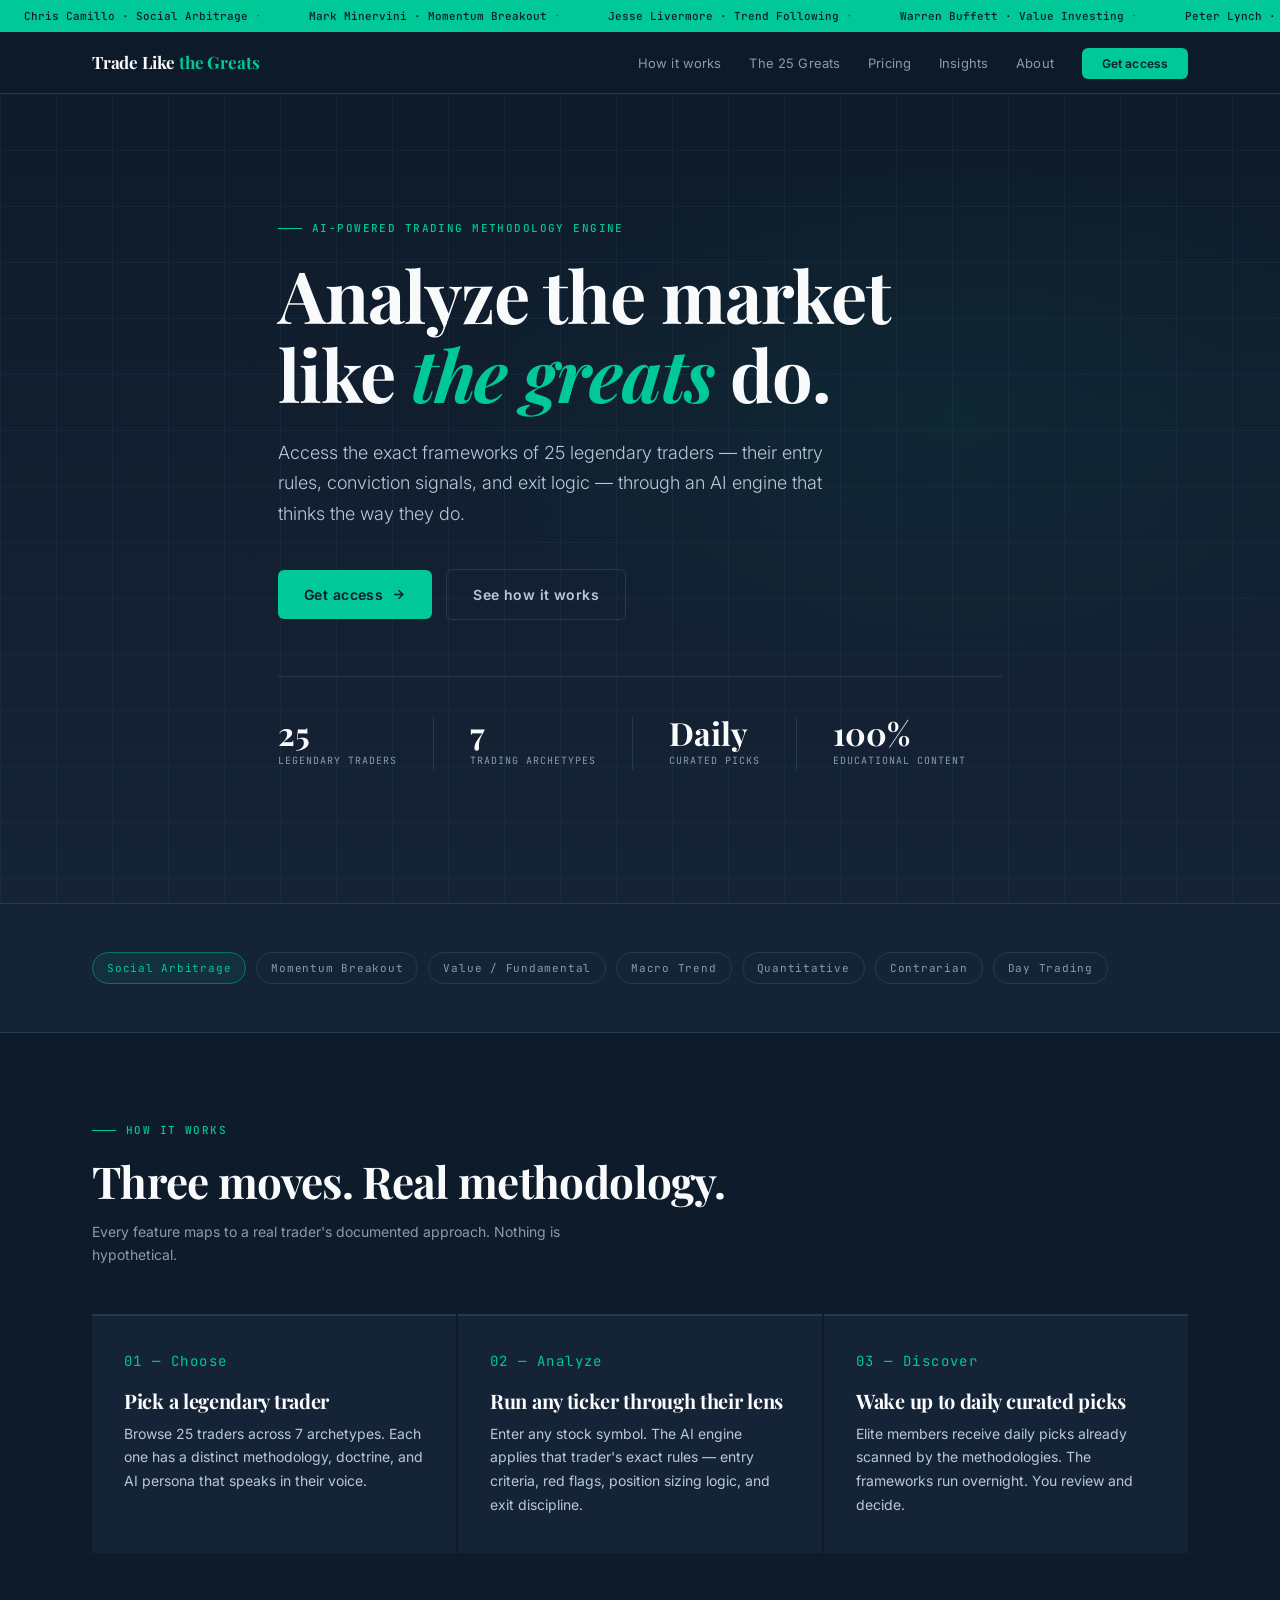
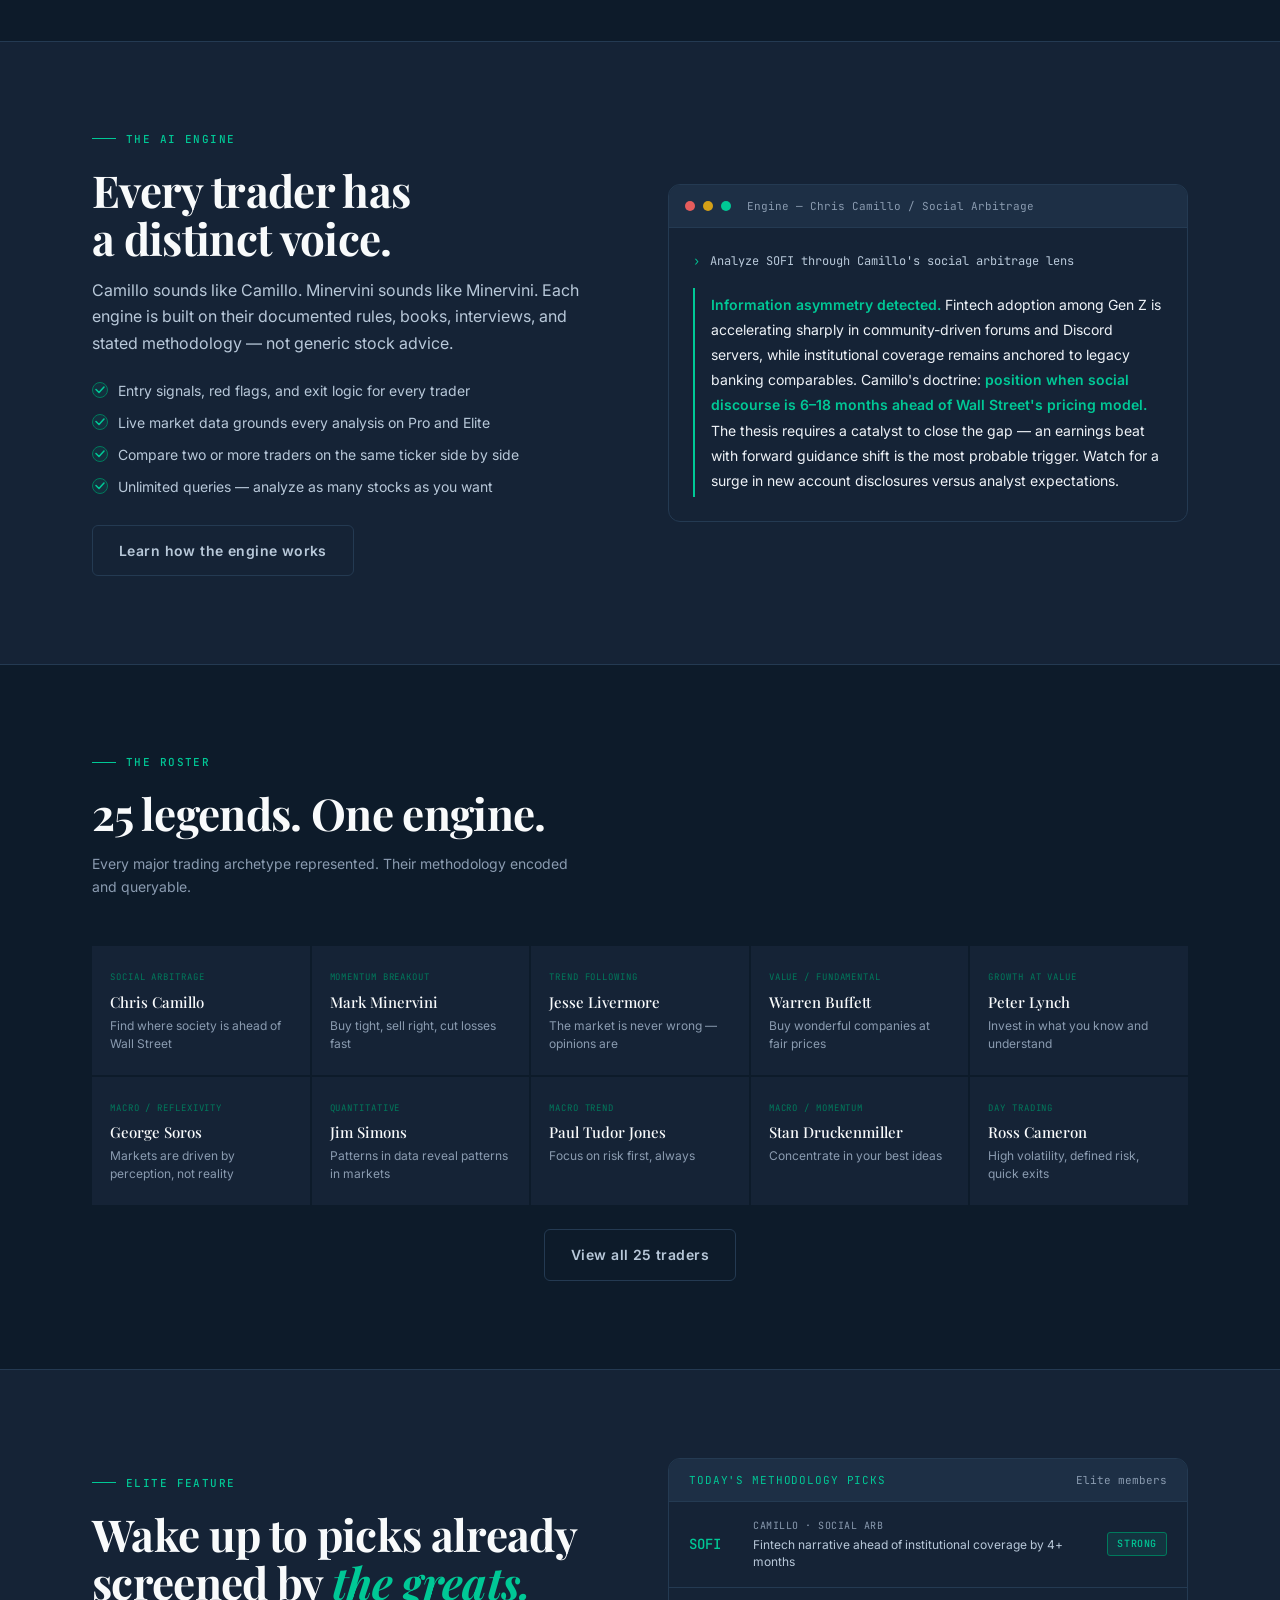
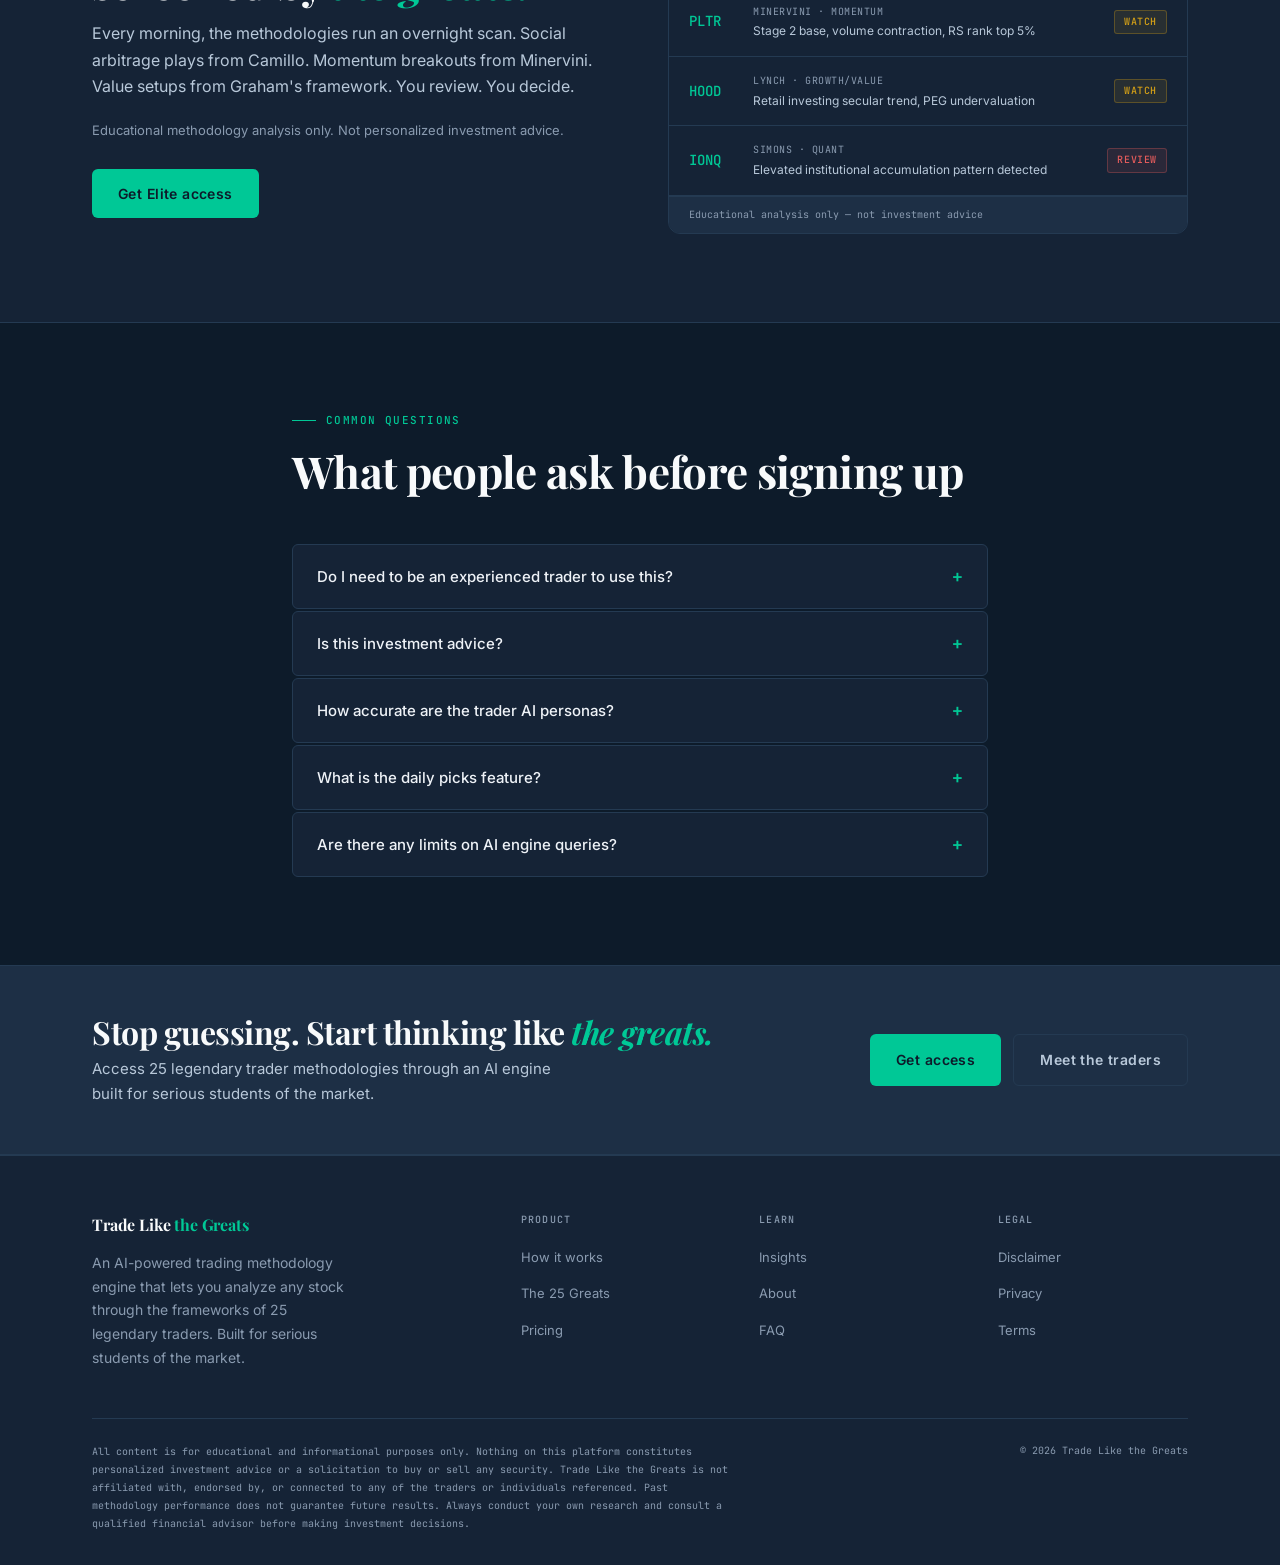
==== index.html @ 57987187 "Add files via upload" ====
<!DOCTYPE html>
<html lang="en">
<head>
<meta charset="UTF-8">
<meta name="viewport" content="width=device-width, initial-scale=1.0">
<title>Trade Like the Greats — AI-Powered Trading Methodology Engine</title>
<meta name="description" content="Analyze any stock through the exact methodologies of 25 legendary traders. Chris Camillo's social arbitrage. Minervini's momentum breakout. Buffett's value framework. Powered by AI.">
<meta name="keywords" content="trading methodology, learn to trade, stock analysis, trading strategies, Mark Minervini, Chris Camillo, Warren Buffett, momentum trading, social arbitrage, trading education">
<meta property="og:title" content="Trade Like the Greats — AI Trading Methodology Engine">
<meta property="og:description" content="Access the minds of 25 legendary traders through an AI engine built on their exact methodologies.">
<meta property="og:type" content="website">
<link rel="canonical" href="https://tradelikethegreats.com/">
<script type="application/ld+json">{"@context":"https://schema.org","@type":"SoftwareApplication","name":"Trade Like the Greats","applicationCategory":"FinanceApplication","description":"AI-powered trading methodology engine featuring 25 legendary traders","offers":{"@type":"Offer","priceCurrency":"USD","price":"19"}}</script>
<link rel="stylesheet" href="brand.css">
<style>
/* ── HERO ── */
.hero {
  min-height: 90vh;
  display: flex;
  flex-direction: column;
  justify-content: center;
  padding: 72px 0 80px;
  position: relative;
  overflow: hidden;
  border-bottom: 1px solid var(--navy-border);
}
.hero-bg {
  position: absolute;
  inset: 0;
  background:
    radial-gradient(ellipse 60% 50% at 75% 40%, rgba(0,200,150,0.05) 0%, transparent 70%),
    linear-gradient(180deg, var(--navy) 0%, var(--navy-mid) 100%);
  pointer-events: none;
}
.hero-grid {
  position: absolute;
  inset: 0;
  background-image: linear-gradient(var(--navy-border) 1px, transparent 1px), linear-gradient(90deg, var(--navy-border) 1px, transparent 1px);
  background-size: 56px 56px;
  opacity: 0.35;
  pointer-events: none;
}
.hero-content { position: relative; z-index: 2; max-width: 760px; }
h1 { margin-bottom: 24px; }
.hero-sub {
  font-size: 18px;
  color: var(--slate-light);
  line-height: 1.7;
  max-width: 560px;
  margin-bottom: 40px;
  font-weight: 300;
}
.hero-actions { display: flex; align-items: center; gap: 14px; flex-wrap: wrap; margin-bottom: 56px; }
.hero-stats {
  display: flex;
  align-items: center;
  gap: 0;
  padding-top: 40px;
  border-top: 1px solid var(--navy-border);
  flex-wrap: wrap;
  gap: 0;
}
.stat-block {
  padding: 0 36px 0 0;
  margin-right: 36px;
  border-right: 1px solid var(--navy-border);
}
.stat-block:last-child { border-right: none; margin-right: 0; }
.stat-block:first-child { padding-left: 0; }
.stat-num { font-family: var(--serif); font-size: 32px; font-weight: 700; color: var(--white); line-height: 1; display: block; }
.stat-lbl { font-family: var(--mono); font-size: 10px; letter-spacing: 0.1em; color: var(--slate); text-transform: uppercase; margin-top: 4px; display: block; }

/* ── ARCHETYPE STRIP ── */
.archetype-strip { padding: 48px 0; background: var(--navy-mid); border-bottom: 1px solid var(--navy-border); }
.archetype-row { display: flex; gap: 10px; flex-wrap: wrap; }
.archetype-chip {
  font-family: var(--mono);
  font-size: 11px;
  letter-spacing: 0.07em;
  padding: 6px 14px;
  border-radius: 99px;
  border: 1px solid var(--navy-border);
  color: var(--slate);
  cursor: default;
  transition: all 0.2s;
}
.archetype-chip:hover { border-color: var(--emerald-dim); color: var(--emerald); background: var(--emerald-bg); }
.archetype-chip.active { border-color: var(--emerald-dim); color: var(--emerald); background: var(--emerald-bg); }

/* ── HOW IT WORKS ── */
.steps-grid { display: grid; grid-template-columns: repeat(3, 1fr); gap: 2px; margin-top: 48px; }
.step { background: var(--navy-mid); padding: 36px 32px; position: relative; overflow: hidden; }
.step::before { content: ''; position: absolute; top: 0; left: 0; right: 0; height: 2px; background: var(--navy-border); transition: background 0.2s; }
.step:hover::before { background: var(--emerald); }
.step-num { font-family: var(--mono); font-size: 11px; color: var(--emerald); letter-spacing: 0.1em; margin-bottom: 16px; }
.step h3 { font-size: 20px; margin-bottom: 10px; }
.step p { font-size: 14px; line-height: 1.7; }

/* ── TERMINAL ── */
.terminal-wrap { background: var(--navy-mid); border: 1px solid var(--navy-border); border-radius: var(--radius-lg); overflow: hidden; }
.terminal-top { background: var(--navy-light); padding: 12px 16px; display: flex; align-items: center; gap: 8px; border-bottom: 1px solid var(--navy-border); }
.dot { width: 10px; height: 10px; border-radius: 50%; }
.dot-r { background: #E55C5C; } .dot-y { background: #D4A017; } .dot-g { background: var(--emerald); }
.term-label { font-family: var(--mono); font-size: 11px; color: var(--slate); margin-left: 8px; }
.terminal-body { padding: 24px; }
.term-line { font-family: var(--mono); font-size: 12px; display: flex; gap: 10px; margin-bottom: 16px; }
.term-prompt { color: var(--emerald); flex-shrink: 0; }
.term-cmd { color: var(--slate-light); }
.term-output {
  font-size: 14px;
  color: var(--off-white);
  line-height: 1.8;
  border-left: 2px solid var(--emerald);
  padding-left: 16px;
  padding-top: 4px;
  padding-bottom: 4px;
}
.term-output strong { color: var(--emerald); }

/* ── TRADERS PREVIEW ── */
.traders-grid { display: grid; grid-template-columns: repeat(5, 1fr); gap: 2px; margin-top: 48px; }
.trader-tile {
  background: var(--navy-mid);
  padding: 22px 18px;
  border-top: 2px solid transparent;
  transition: all 0.2s;
  cursor: pointer;
  text-decoration: none;
  display: block;
}
.trader-tile:hover { background: var(--navy-light); border-top-color: var(--emerald); }
.tile-archetype { font-family: var(--mono); font-size: 9px; letter-spacing: 0.1em; color: var(--emerald-dim); text-transform: uppercase; margin-bottom: 8px; }
.tile-name { font-family: var(--serif); font-size: 15px; font-weight: 500; color: var(--white); margin-bottom: 6px; line-height: 1.2; }
.tile-doctrine { font-size: 12px; color: var(--slate); line-height: 1.5; }

/* ── PICKS PREVIEW ── */
.picks-layout { display: grid; grid-template-columns: 1fr 1fr; gap: 56px; align-items: center; }
.picks-card { background: var(--navy-mid); border: 1px solid var(--navy-border); border-radius: var(--radius-lg); overflow: hidden; }
.picks-head { background: var(--navy-light); padding: 12px 20px; display: flex; justify-content: space-between; align-items: center; border-bottom: 1px solid var(--navy-border); }
.picks-head-title { font-family: var(--mono); font-size: 11px; color: var(--emerald); letter-spacing: 0.08em; text-transform: uppercase; }
.picks-head-date { font-family: var(--mono); font-size: 11px; color: var(--slate); }
.pick-row { padding: 16px 20px; border-bottom: 1px solid var(--navy-border); display: grid; grid-template-columns: 52px 1fr auto; gap: 12px; align-items: center; }
.pick-row:last-child { border-bottom: none; }
.pick-ticker { font-family: var(--mono); font-size: 14px; font-weight: 500; color: var(--emerald); }
.pick-meta { display: flex; flex-direction: column; gap: 3px; }
.pick-by { font-family: var(--mono); font-size: 10px; color: var(--slate); text-transform: uppercase; letter-spacing: 0.05em; }
.pick-desc { font-size: 12px; color: var(--slate-light); line-height: 1.4; }
.signal { font-family: var(--mono); font-size: 10px; font-weight: 500; padding: 3px 9px; border-radius: 3px; letter-spacing: 0.06em; }
.s-strong { background: rgba(0,200,150,0.1); color: var(--emerald); border: 1px solid var(--emerald-dim); }
.s-watch { background: rgba(212,160,23,0.1); color: #D4A017; border: 1px solid rgba(212,160,23,0.3); }
.s-review { background: rgba(229,92,92,0.1); color: var(--danger); border: 1px solid rgba(229,92,92,0.3); }
.picks-disclaimer { font-family: var(--mono); font-size: 10px; color: var(--slate); padding: 10px 20px; background: var(--navy-light); border-top: 1px solid var(--navy-border); }

/* ── FAQ ── */
.faq-list { display: flex; flex-direction: column; gap: 2px; margin-top: 48px; }
.faq-item { background: var(--navy-mid); border: 1px solid var(--navy-border); border-radius: var(--radius); overflow: hidden; }
.faq-q { width: 100%; text-align: left; background: none; border: none; padding: 20px 24px; font-family: var(--sans); font-size: 15px; font-weight: 500; color: var(--off-white); cursor: pointer; display: flex; justify-content: space-between; align-items: center; gap: 16px; }
.faq-q:hover { color: var(--white); }
.faq-icon { font-family: var(--mono); font-size: 18px; color: var(--emerald); flex-shrink: 0; transition: transform 0.2s; }
.faq-item.open .faq-icon { transform: rotate(45deg); }
.faq-a { display: none; padding: 0 24px 20px; font-size: 14px; color: var(--slate-light); line-height: 1.7; border-top: 1px solid var(--navy-border); padding-top: 16px; }
.faq-item.open .faq-a { display: block; }

/* ── CTA BAND ── */
.cta-band { background: var(--navy-light); border-top: 1px solid var(--navy-border); border-bottom: 1px solid var(--navy-border); }
.cta-band-inner { display: flex; align-items: center; justify-content: space-between; gap: 32px; padding: 48px 0; flex-wrap: wrap; }
.cta-band h2 { font-size: clamp(22px, 3vw, 32px); margin-bottom: 8px; }
.cta-band p { font-size: 15px; color: var(--slate-light); max-width: 480px; }
.cta-band-actions { display: flex; gap: 12px; flex-shrink: 0; }

@media (max-width: 860px) {
  .steps-grid { grid-template-columns: 1fr; }
  .traders-grid { grid-template-columns: repeat(2, 1fr); }
  .picks-layout { grid-template-columns: 1fr; }
  .hero-stats { gap: 20px; }
  .stat-block { border-right: none; margin-right: 0; padding-right: 0; }
  .cta-band-inner { flex-direction: column; align-items: flex-start; }
}
@media (max-width: 480px) {
  .traders-grid { grid-template-columns: 1fr 1fr; }
}
</style>
</head>
<body>

<div id="nav-placeholder"></div>

<main>
<!-- ── HERO ── -->
<section class="hero" aria-labelledby="hero-heading">
  <div class="hero-bg"></div>
  <div class="hero-grid" aria-hidden="true"></div>
  <div class="container">
    <div class="hero-content">
      <p class="label">AI-Powered Trading Methodology Engine</p>
      <h1 id="hero-heading">Analyze the market<br>like <em>the greats</em> do.</h1>
      <p class="hero-sub">Access the exact frameworks of 25 legendary traders — their entry rules, conviction signals, and exit logic — through an AI engine that thinks the way they do.</p>
      <div class="hero-actions">
        <a href="pricing.html" class="btn btn-primary">
          Get access
          <svg viewBox="0 0 24 24"><path d="M5 12h14M12 5l7 7-7 7"/></svg>
        </a>
        <a href="how-it-works.html" class="btn btn-outline">See how it works</a>
      </div>
      <div class="hero-stats">
        <div class="stat-block"><span class="stat-num">25</span><span class="stat-lbl">Legendary traders</span></div>
        <div class="stat-block"><span class="stat-num">7</span><span class="stat-lbl">Trading archetypes</span></div>
        <div class="stat-block"><span class="stat-num">Daily</span><span class="stat-lbl">Curated picks</span></div>
        <div class="stat-block"><span class="stat-num">100%</span><span class="stat-lbl">Educational content</span></div>
      </div>
    </div>
  </div>
</section>

<!-- ── ARCHETYPES ── -->
<div class="archetype-strip">
  <div class="container">
    <div class="archetype-row">
      <span class="archetype-chip active">Social Arbitrage</span>
      <span class="archetype-chip">Momentum Breakout</span>
      <span class="archetype-chip">Value / Fundamental</span>
      <span class="archetype-chip">Macro Trend</span>
      <span class="archetype-chip">Quantitative</span>
      <span class="archetype-chip">Contrarian</span>
      <span class="archetype-chip">Day Trading</span>
    </div>
  </div>
</div>

<!-- ── HOW IT WORKS ── -->
<section aria-labelledby="how-heading">
  <div class="container">
    <p class="label">How it works</p>
    <h2 id="how-heading">Three moves. Real methodology.</h2>
    <p class="text-muted" style="max-width:500px;">Every feature maps to a real trader's documented approach. Nothing is hypothetical.</p>
    <div class="steps-grid">
      <div class="step">
        <p class="step-num">01 &mdash; Choose</p>
        <h3>Pick a legendary trader</h3>
        <p>Browse 25 traders across 7 archetypes. Each one has a distinct methodology, doctrine, and AI persona that speaks in their voice.</p>
      </div>
      <div class="step">
        <p class="step-num">02 &mdash; Analyze</p>
        <h3>Run any ticker through their lens</h3>
        <p>Enter any stock symbol. The AI engine applies that trader's exact rules — entry criteria, red flags, position sizing logic, and exit discipline.</p>
      </div>
      <div class="step">
        <p class="step-num">03 &mdash; Discover</p>
        <h3>Wake up to daily curated picks</h3>
        <p>Elite members receive daily picks already scanned by the methodologies. The frameworks run overnight. You review and decide.</p>
      </div>
    </div>
  </div>
</section>

<!-- ── ENGINE DEMO ── -->
<section style="background:var(--navy-mid);" aria-labelledby="engine-heading">
  <div class="container">
    <div style="display:grid;grid-template-columns:1fr 1fr;gap:56px;align-items:center;">
      <div>
        <p class="label">The AI engine</p>
        <h2 id="engine-heading">Every trader has<br>a distinct voice.</h2>
        <p style="margin-bottom:24px;">Camillo sounds like Camillo. Minervini sounds like Minervini. Each engine is built on their documented rules, books, interviews, and stated methodology — not generic stock advice.</p>
        <ul class="check-list">
          <li>Entry signals, red flags, and exit logic for every trader</li>
          <li>Live market data grounds every analysis on Pro and Elite</li>
          <li>Compare two or more traders on the same ticker side by side</li>
          <li>Unlimited queries — analyze as many stocks as you want</li>
        </ul>
        <div style="margin-top:28px;"><a href="how-it-works.html" class="btn btn-outline">Learn how the engine works</a></div>
      </div>
      <div class="terminal-wrap">
        <div class="terminal-top">
          <div class="dot dot-r"></div><div class="dot dot-y"></div><div class="dot dot-g"></div>
          <span class="term-label">Engine &mdash; Chris Camillo / Social Arbitrage</span>
        </div>
        <div class="terminal-body">
          <div class="term-line"><span class="term-prompt">&rsaquo;</span><span class="term-cmd">Analyze SOFI through Camillo's social arbitrage lens</span></div>
          <div class="term-output">
            <strong>Information asymmetry detected.</strong> Fintech adoption among Gen Z is accelerating sharply in community-driven forums and Discord servers, while institutional coverage remains anchored to legacy banking comparables. Camillo's doctrine: <strong>position when social discourse is 6&ndash;18 months ahead of Wall Street's pricing model.</strong> The thesis requires a catalyst to close the gap — an earnings beat with forward guidance shift is the most probable trigger. Watch for a surge in new account disclosures versus analyst expectations.
          </div>
        </div>
      </div>
    </div>
  </div>
</section>

<!-- ── TRADERS PREVIEW ── -->
<section aria-labelledby="traders-heading">
  <div class="container">
    <p class="label">The roster</p>
    <h2 id="traders-heading">25 legends. One engine.</h2>
    <p class="text-muted" style="max-width:480px;margin-bottom:0;">Every major trading archetype represented. Their methodology encoded and queryable.</p>
    <div class="traders-grid" id="traders-preview"></div>
    <div style="margin-top:24px;text-align:center;">
      <a href="traders.html" class="btn btn-outline">View all 25 traders</a>
    </div>
  </div>
</section>

<!-- ── DAILY PICKS ── -->
<section style="background:var(--navy-mid);" aria-labelledby="picks-heading">
  <div class="container">
    <div class="picks-layout">
      <div>
        <p class="label">Elite feature</p>
        <h2 id="picks-heading">Wake up to picks already screened by <em>the greats.</em></h2>
        <p style="margin-bottom:20px;">Every morning, the methodologies run an overnight scan. Social arbitrage plays from Camillo. Momentum breakouts from Minervini. Value setups from Graham's framework. You review. You decide.</p>
        <p style="font-size:13px;color:var(--slate);">Educational methodology analysis only. Not personalized investment advice.</p>
        <div style="margin-top:28px;"><a href="pricing.html" class="btn btn-primary">Get Elite access</a></div>
      </div>
      <div>
        <div class="picks-card">
          <div class="picks-head">
            <span class="picks-head-title">Today's methodology picks</span>
            <span class="picks-head-date">Elite members</span>
          </div>
          <div class="pick-row">
            <span class="pick-ticker">SOFI</span>
            <div class="pick-meta"><span class="pick-by">Camillo &middot; Social Arb</span><span class="pick-desc">Fintech narrative ahead of institutional coverage by 4+ months</span></div>
            <span class="signal s-strong">STRONG</span>
          </div>
          <div class="pick-row">
            <span class="pick-ticker">PLTR</span>
            <div class="pick-meta"><span class="pick-by">Minervini &middot; Momentum</span><span class="pick-desc">Stage 2 base, volume contraction, RS rank top 5%</span></div>
            <span class="signal s-watch">WATCH</span>
          </div>
          <div class="pick-row">
            <span class="pick-ticker">HOOD</span>
            <div class="pick-meta"><span class="pick-by">Lynch &middot; Growth/Value</span><span class="pick-desc">Retail investing secular trend, PEG undervaluation</span></div>
            <span class="signal s-watch">WATCH</span>
          </div>
          <div class="pick-row">
            <span class="pick-ticker">IONQ</span>
            <div class="pick-meta"><span class="pick-by">Simons &middot; Quant</span><span class="pick-desc">Elevated institutional accumulation pattern detected</span></div>
            <span class="signal s-review">REVIEW</span>
          </div>
          <div class="picks-disclaimer">Educational analysis only &mdash; not investment advice</div>
        </div>
      </div>
    </div>
  </div>
</section>

<!-- ── FAQ ── -->
<section aria-labelledby="faq-heading">
  <div class="container" style="max-width:760px;">
    <p class="label">Common questions</p>
    <h2 id="faq-heading">What people ask before signing up</h2>
    <div class="faq-list" itemscope itemtype="https://schema.org/FAQPage">
      <div class="faq-item" itemscope itemprop="mainEntity" itemtype="https://schema.org/Question">
        <button class="faq-q" onclick="toggleFaq(this)" aria-expanded="false">
          <span itemprop="name">Do I need to be an experienced trader to use this?</span>
          <span class="faq-icon">+</span>
        </button>
        <div class="faq-a" itemscope itemprop="acceptedAnswer" itemtype="https://schema.org/Answer">
          <p itemprop="text">No. The platform is designed for anyone who wants to understand how legendary traders think — from beginners studying frameworks for the first time to experienced traders stress-testing their own thesis against a different methodology. The AI engine explains its reasoning at every step.</p>
        </div>
      </div>
      <div class="faq-item" itemscope itemprop="mainEntity" itemtype="https://schema.org/Question">
        <button class="faq-q" onclick="toggleFaq(this)" aria-expanded="false">
          <span itemprop="name">Is this investment advice?</span>
          <span class="faq-icon">+</span>
        </button>
        <div class="faq-a" itemscope itemprop="acceptedAnswer" itemtype="https://schema.org/Answer">
          <p itemprop="text">No. Everything on this platform is educational and informational only. The AI engine applies documented trading methodologies to help you think through a setup — it does not provide personalized investment advice or recommendations to buy or sell any security. Always do your own research and consult a qualified financial advisor before making investment decisions.</p>
        </div>
      </div>
      <div class="faq-item" itemscope itemprop="mainEntity" itemtype="https://schema.org/Question">
        <button class="faq-q" onclick="toggleFaq(this)" aria-expanded="false">
          <span itemprop="name">How accurate are the trader AI personas?</span>
          <span class="faq-icon">+</span>
        </button>
        <div class="faq-a" itemscope itemprop="acceptedAnswer" itemtype="https://schema.org/Answer">
          <p itemprop="text">Each persona is built on publicly documented methodology — books, interviews, documented trades, and stated rules. We are interpreting and teaching these frameworks, not claiming to represent the traders themselves. The goal is to help you internalize how each trader thinks, not to simulate the actual person.</p>
        </div>
      </div>
      <div class="faq-item" itemscope itemprop="mainEntity" itemtype="https://schema.org/Question">
        <button class="faq-q" onclick="toggleFaq(this)" aria-expanded="false">
          <span itemprop="name">What is the daily picks feature?</span>
          <span class="faq-icon">+</span>
        </button>
        <div class="faq-a" itemscope itemprop="acceptedAnswer" itemtype="https://schema.org/Answer">
          <p itemprop="text">Elite members receive a daily curated list of stocks that the platform's methodology engines have flagged as matching specific trader criteria — for example, a social arbitrage signal consistent with Camillo's framework or a momentum breakout pattern matching Minervini's Stage 2 criteria. These are educational scans, not buy recommendations.</p>
        </div>
      </div>
      <div class="faq-item" itemscope itemprop="mainEntity" itemtype="https://schema.org/Question">
        <button class="faq-q" onclick="toggleFaq(this)" aria-expanded="false">
          <span itemprop="name">Are there any limits on AI engine queries?</span>
          <span class="faq-icon">+</span>
        </button>
        <div class="faq-a" itemscope itemprop="acceptedAnswer" itemtype="https://schema.org/Answer">
          <p itemprop="text">No. All paid tiers include unlimited AI engine queries. Starter members access 5 traders with unlimited queries. Pro and Elite members access all 25 traders with unlimited queries. We don't believe in artificial caps on learning.</p>
        </div>
      </div>
    </div>
  </div>
</section>

<!-- ── CTA BAND ── -->
<div class="cta-band">
  <div class="container">
    <div class="cta-band-inner">
      <div>
        <h2>Stop guessing. Start thinking like <em>the greats.</em></h2>
        <p>Access 25 legendary trader methodologies through an AI engine built for serious students of the market.</p>
      </div>
      <div class="cta-band-actions">
        <a href="pricing.html" class="btn btn-primary">Get access</a>
        <a href="traders.html" class="btn btn-outline">Meet the traders</a>
      </div>
    </div>
  </div>
</div>

</main>

<div id="footer-placeholder"></div>

<script src="components.js"></script>
<script>
const TRADERS = [
  {name:'Chris Camillo', arch:'Social Arbitrage', doc:'Find where society is ahead of Wall Street'},
  {name:'Mark Minervini', arch:'Momentum Breakout', doc:'Buy tight, sell right, cut losses fast'},
  {name:'Jesse Livermore', arch:'Trend Following', doc:'The market is never wrong — opinions are'},
  {name:'Warren Buffett', arch:'Value / Fundamental', doc:'Buy wonderful companies at fair prices'},
  {name:'Peter Lynch', arch:'Growth at Value', doc:'Invest in what you know and understand'},
  {name:'George Soros', arch:'Macro / Reflexivity', doc:'Markets are driven by perception, not reality'},
  {name:'Jim Simons', arch:'Quantitative', doc:'Patterns in data reveal patterns in markets'},
  {name:'Paul Tudor Jones', arch:'Macro Trend', doc:'Focus on risk first, always'},
  {name:'Stan Druckenmiller', arch:'Macro / Momentum', doc:'Concentrate in your best ideas'},
  {name:'Ross Cameron', arch:'Day Trading', doc:'High volatility, defined risk, quick exits'},
];
const grid = document.getElementById('traders-preview');
TRADERS.forEach(t => {
  const a = document.createElement('a');
  a.href = 'traders.html';
  a.className = 'trader-tile';
  a.innerHTML = `<p class="tile-archetype">${t.arch}</p><p class="tile-name">${t.name}</p><p class="tile-doctrine">${t.doc}</p>`;
  grid.appendChild(a);
});
function toggleFaq(btn) {
  const item = btn.closest('.faq-item');
  const open = item.classList.toggle('open');
  btn.setAttribute('aria-expanded', open);
}
</script>
</body>
</html>
---- brand.css ----
/* ═══════════════════════════════════════════════
   TRADE LIKE THE GREATS — Brand System v1
   Palette: Navy / Off-white / Emerald / Slate
   Type: Playfair Display + Inter + JetBrains Mono
   ═══════════════════════════════════════════════ */

@import url('https://fonts.googleapis.com/css2?family=Playfair+Display:ital,wght@0,400;0,500;0,700;1,400;1,700&family=Inter:wght@300;400;500;600&family=JetBrains+Mono:wght@400;500&display=swap');

*, *::before, *::after { box-sizing: border-box; margin: 0; padding: 0; }

:root {
  /* Core palette */
  --navy:        #0D1B2A;
  --navy-mid:    #152336;
  --navy-light:  #1D2F45;
  --navy-border: #243A52;
  --slate:       #8A9BB0;
  --slate-light: #B8C8D9;
  --off-white:   #EEF2F7;
  --white:       #F8FAFB;
  --emerald:     #00C896;
  --emerald-dim: #007A5C;
  --emerald-bg:  rgba(0,200,150,0.08);
  --danger:      #E55C5C;

  /* Type */
  --serif: 'Playfair Display', Georgia, serif;
  --sans:  'Inter', system-ui, sans-serif;
  --mono:  'JetBrains Mono', 'Courier New', monospace;

  /* Spacing */
  --max: 1160px;
  --radius: 6px;
  --radius-lg: 12px;
}

html { scroll-behavior: smooth; font-size: 16px; }

body {
  background: var(--navy);
  color: var(--off-white);
  font-family: var(--sans);
  line-height: 1.65;
  -webkit-font-smoothing: antialiased;
  -moz-osx-font-smoothing: grayscale;
  overflow-x: hidden;
}

/* ── TYPOGRAPHY ── */
h1, h2, h3, h4 { font-family: var(--serif); line-height: 1.1; letter-spacing: -0.015em; font-weight: 700; color: var(--white); }
h1 { font-size: clamp(38px, 6vw, 72px); }
h2 { font-size: clamp(26px, 4vw, 44px); margin-bottom: 14px; }
h3 { font-size: clamp(18px, 2.5vw, 24px); }
h4 { font-size: 17px; font-weight: 500; }
p  { color: var(--slate-light); }
em { color: var(--emerald); font-style: italic; }
strong { color: var(--white); font-weight: 600; }

.label {
  font-family: var(--mono);
  font-size: 11px;
  font-weight: 500;
  letter-spacing: 0.13em;
  color: var(--emerald);
  text-transform: uppercase;
  display: flex;
  align-items: center;
  gap: 10px;
  margin-bottom: 18px;
}
.label::before { content: ''; display: block; width: 24px; height: 1px; background: var(--emerald); }

/* ── LAYOUT ── */
.container { max-width: var(--max); margin: 0 auto; padding: 0 32px; }
section { padding: 88px 0; border-bottom: 1px solid var(--navy-border); }
section:last-of-type { border-bottom: none; }

/* ── NAV ── */
#site-nav {
  position: sticky;
  top: 0;
  z-index: 200;
  background: rgba(13,27,42,0.95);
  backdrop-filter: blur(16px);
  border-bottom: 1px solid var(--navy-border);
  height: 62px;
}
.nav-inner {
  max-width: var(--max);
  margin: 0 auto;
  padding: 0 32px;
  height: 100%;
  display: flex;
  align-items: center;
  justify-content: space-between;
}
.nav-logo {
  font-family: var(--serif);
  font-size: 17px;
  font-weight: 700;
  color: var(--white);
  text-decoration: none;
  letter-spacing: -0.01em;
}
.nav-logo span { color: var(--emerald); }
.nav-links {
  display: flex;
  align-items: center;
  gap: 28px;
  list-style: none;
}
.nav-links a {
  font-size: 13px;
  color: var(--slate);
  text-decoration: none;
  letter-spacing: 0.01em;
  transition: color 0.2s;
  font-weight: 400;
}
.nav-links a:hover, .nav-links a.active { color: var(--off-white); }
.nav-cta {
  background: var(--emerald);
  color: var(--navy) !important;
  font-weight: 600 !important;
  font-size: 12px !important;
  padding: 8px 20px;
  border-radius: var(--radius);
  letter-spacing: 0.04em;
  transition: opacity 0.2s !important;
}
.nav-cta:hover { opacity: 0.88; }
.nav-hamburger { display: none; background: none; border: none; cursor: pointer; padding: 4px; }
.nav-hamburger span { display: block; width: 22px; height: 2px; background: var(--off-white); margin: 5px 0; border-radius: 1px; transition: all 0.25s; }
.mobile-menu { display: none; }

/* ── BUTTONS ── */
.btn {
  display: inline-flex;
  align-items: center;
  gap: 8px;
  font-family: var(--sans);
  font-size: 14px;
  font-weight: 600;
  letter-spacing: 0.03em;
  padding: 13px 26px;
  border-radius: var(--radius);
  border: none;
  cursor: pointer;
  text-decoration: none;
  transition: all 0.2s;
  white-space: nowrap;
}
.btn-primary { background: var(--emerald); color: var(--navy); }
.btn-primary:hover { opacity: 0.88; transform: translateY(-1px); }
.btn-outline { background: transparent; color: var(--slate-light); border: 1px solid var(--navy-border); }
.btn-outline:hover { border-color: var(--slate); color: var(--white); }
.btn svg { width: 15px; height: 15px; stroke: currentColor; fill: none; stroke-width: 2.2; flex-shrink: 0; }

/* ── CARDS ── */
.card {
  background: var(--navy-mid);
  border: 1px solid var(--navy-border);
  border-radius: var(--radius-lg);
  padding: 32px;
}
.card-sm { padding: 24px; }

/* ── TICKER ── */
.ticker-bar {
  background: var(--emerald);
  overflow: hidden;
  height: 32px;
  display: flex;
  align-items: center;
}
.ticker-track {
  display: flex;
  white-space: nowrap;
  animation: scroll-ticker 70s linear infinite;
}
@keyframes scroll-ticker { from { transform: translateX(0); } to { transform: translateX(-50%); } }
@media (prefers-reduced-motion: reduce) { .ticker-track { animation: none; } }
.ticker-item {
  font-family: var(--mono);
  font-size: 11px;
  font-weight: 500;
  color: var(--navy);
  padding: 0 24px;
  display: flex;
  align-items: center;
  gap: 8px;
}
.ticker-item::after { content: '▸'; font-size: 8px; opacity: 0.4; }

/* ── FOOTER ── */
#site-footer {
  background: var(--navy-mid);
  border-top: 1px solid var(--navy-border);
  padding: 56px 0 32px;
}
.footer-grid {
  display: grid;
  grid-template-columns: 2fr 1fr 1fr 1fr;
  gap: 48px;
  margin-bottom: 48px;
}
.footer-brand p { font-size: 14px; color: var(--slate); line-height: 1.7; margin-top: 12px; max-width: 260px; }
.footer-col h5 { font-family: var(--mono); font-size: 10px; letter-spacing: 0.12em; text-transform: uppercase; color: var(--slate); margin-bottom: 14px; font-weight: 500; }
.footer-col ul { list-style: none; display: flex; flex-direction: column; gap: 10px; }
.footer-col ul a { font-size: 13px; color: var(--slate); text-decoration: none; transition: color 0.2s; }
.footer-col ul a:hover { color: var(--off-white); }
.footer-bottom {
  border-top: 1px solid var(--navy-border);
  padding-top: 24px;
  display: flex;
  align-items: flex-start;
  justify-content: space-between;
  gap: 24px;
  flex-wrap: wrap;
}
.footer-legal { font-family: var(--mono); font-size: 10px; color: var(--slate); line-height: 1.8; max-width: 640px; }
.footer-copy { font-family: var(--mono); font-size: 10px; color: var(--slate); white-space: nowrap; }

/* ── UTILITY ── */
.text-emerald { color: var(--emerald); }
.text-slate { color: var(--slate); }
.text-muted { color: var(--slate); font-size: 14px; }
.mono { font-family: var(--mono); }
.sr-only { position: absolute; width: 1px; height: 1px; padding: 0; margin: -1px; overflow: hidden; clip: rect(0,0,0,0); white-space: nowrap; border: 0; }
.divider { border: none; border-top: 1px solid var(--navy-border); margin: 40px 0; }
.tag { display: inline-block; font-family: var(--mono); font-size: 10px; font-weight: 500; letter-spacing: 0.08em; text-transform: uppercase; padding: 3px 10px; border-radius: 99px; border: 1px solid var(--navy-border); color: var(--slate); }
.tag-emerald { border-color: var(--emerald-dim); color: var(--emerald); background: var(--emerald-bg); }

/* ── CHECK LIST ── */
.check-list { list-style: none; display: flex; flex-direction: column; gap: 11px; }
.check-list li { display: flex; align-items: flex-start; gap: 10px; font-size: 14px; color: var(--slate-light); line-height: 1.5; }
.check-list li::before { content: ''; display: block; width: 16px; height: 16px; border-radius: 50%; background: var(--emerald-bg); border: 1px solid var(--emerald-dim); flex-shrink: 0; margin-top: 2px; background-image: url("data:image/svg+xml,%3Csvg width='10' height='8' viewBox='0 0 10 8' fill='none' xmlns='http://www.w3.org/2000/svg'%3E%3Cpath d='M1 3.5L4 6.5L9 1' stroke='%2300C896' stroke-width='1.5' stroke-linecap='round' stroke-linejoin='round'/%3E%3C/svg%3E"); background-repeat: no-repeat; background-position: center; }
.check-list li.off::before { background-image: url("data:image/svg+xml,%3Csvg width='10' height='2' viewBox='0 0 10 2' fill='none' xmlns='http://www.w3.org/2000/svg'%3E%3Cpath d='M1 1H9' stroke='%238A9BB0' stroke-width='1.5' stroke-linecap='round'/%3E%3C/svg%3E"); border-color: var(--navy-border); background-color: transparent; }
.check-list li.off { color: var(--slate); }

/* ── RESPONSIVE ── */
@media (max-width: 860px) {
  .container { padding: 0 20px; }
  section { padding: 60px 0; }
  .nav-links { display: none; }
  .nav-hamburger { display: block; }
  .mobile-menu { display: none; background: var(--navy-mid); border-bottom: 1px solid var(--navy-border); padding: 16px 20px 20px; }
  .mobile-menu.open { display: block; }
  .mobile-menu ul { list-style: none; display: flex; flex-direction: column; gap: 4px; }
  .mobile-menu ul a { display: block; padding: 10px 0; font-size: 15px; color: var(--slate-light); text-decoration: none; border-bottom: 1px solid var(--navy-border); }
  .mobile-menu ul a:last-child { border-bottom: none; }
  .footer-grid { grid-template-columns: 1fr 1fr; gap: 32px; }
  .footer-bottom { flex-direction: column; }
}
@media (max-width: 480px) {
  .footer-grid { grid-template-columns: 1fr; }
}
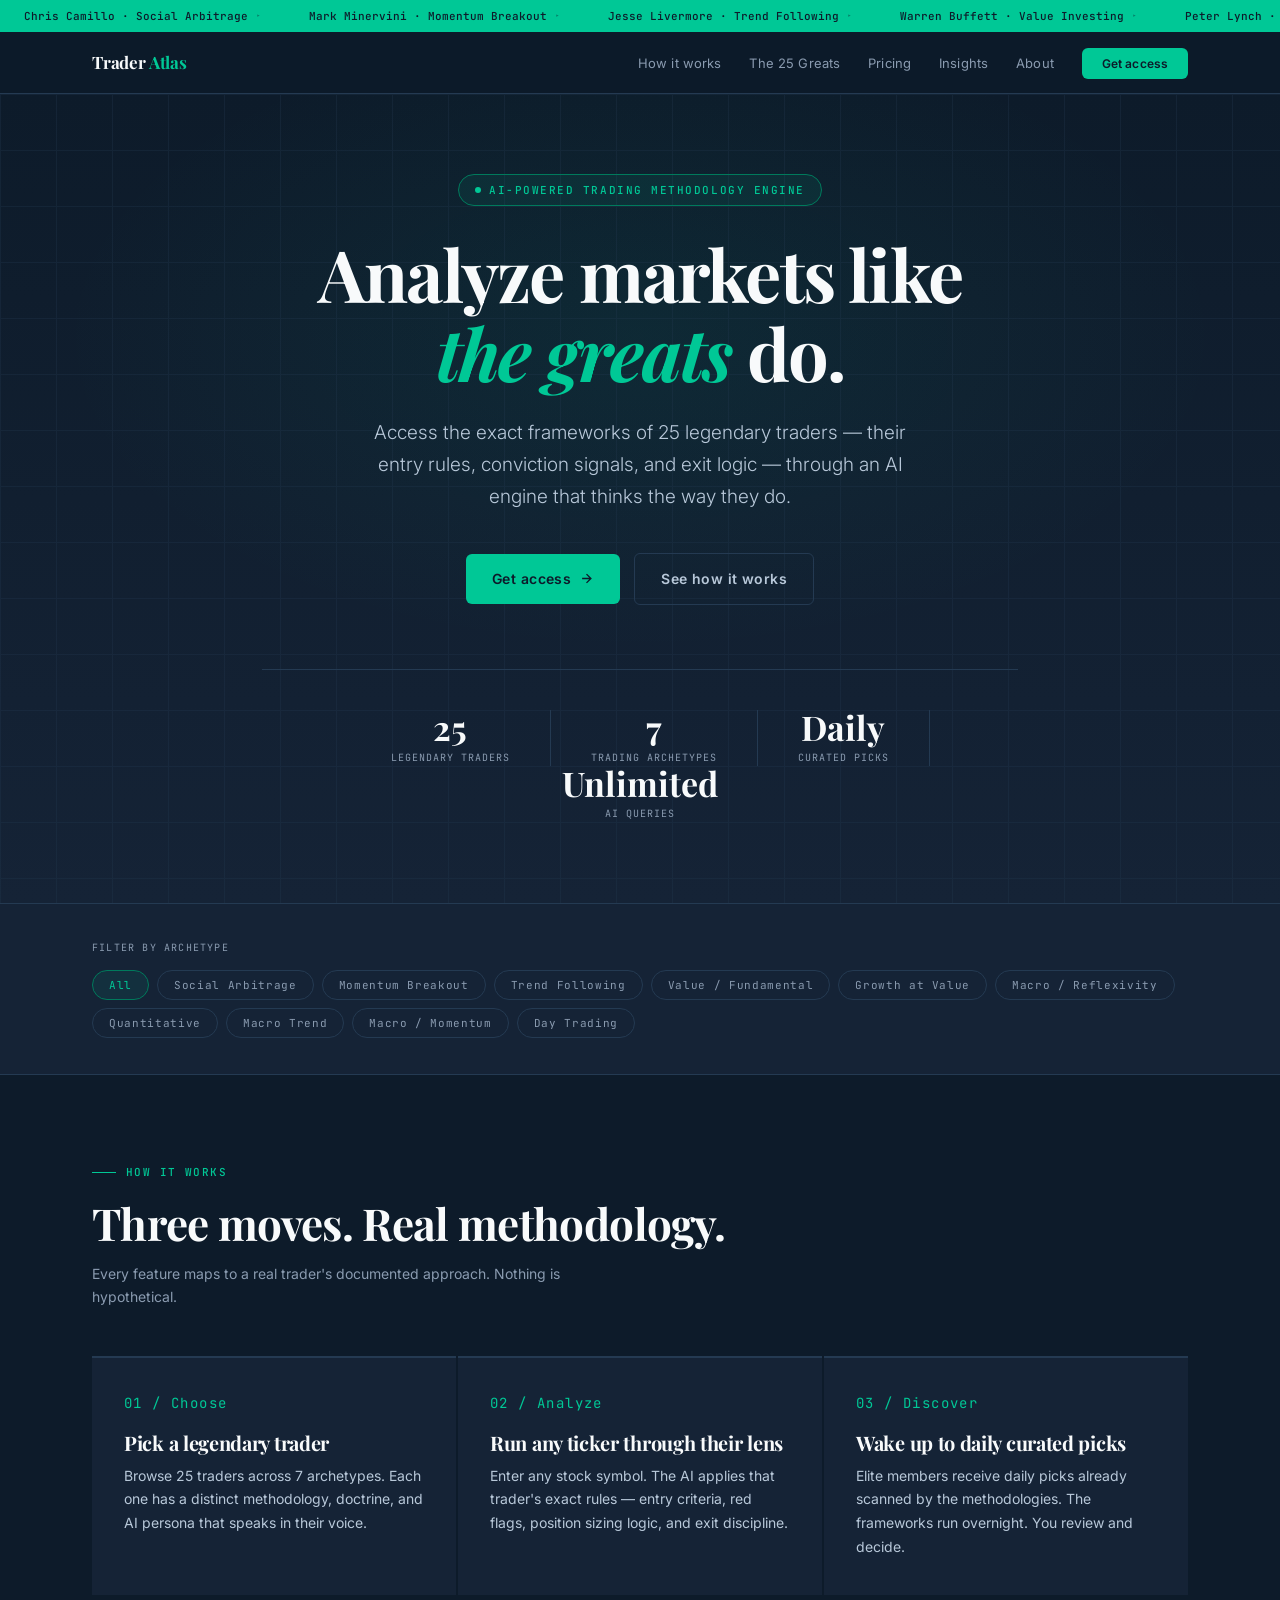
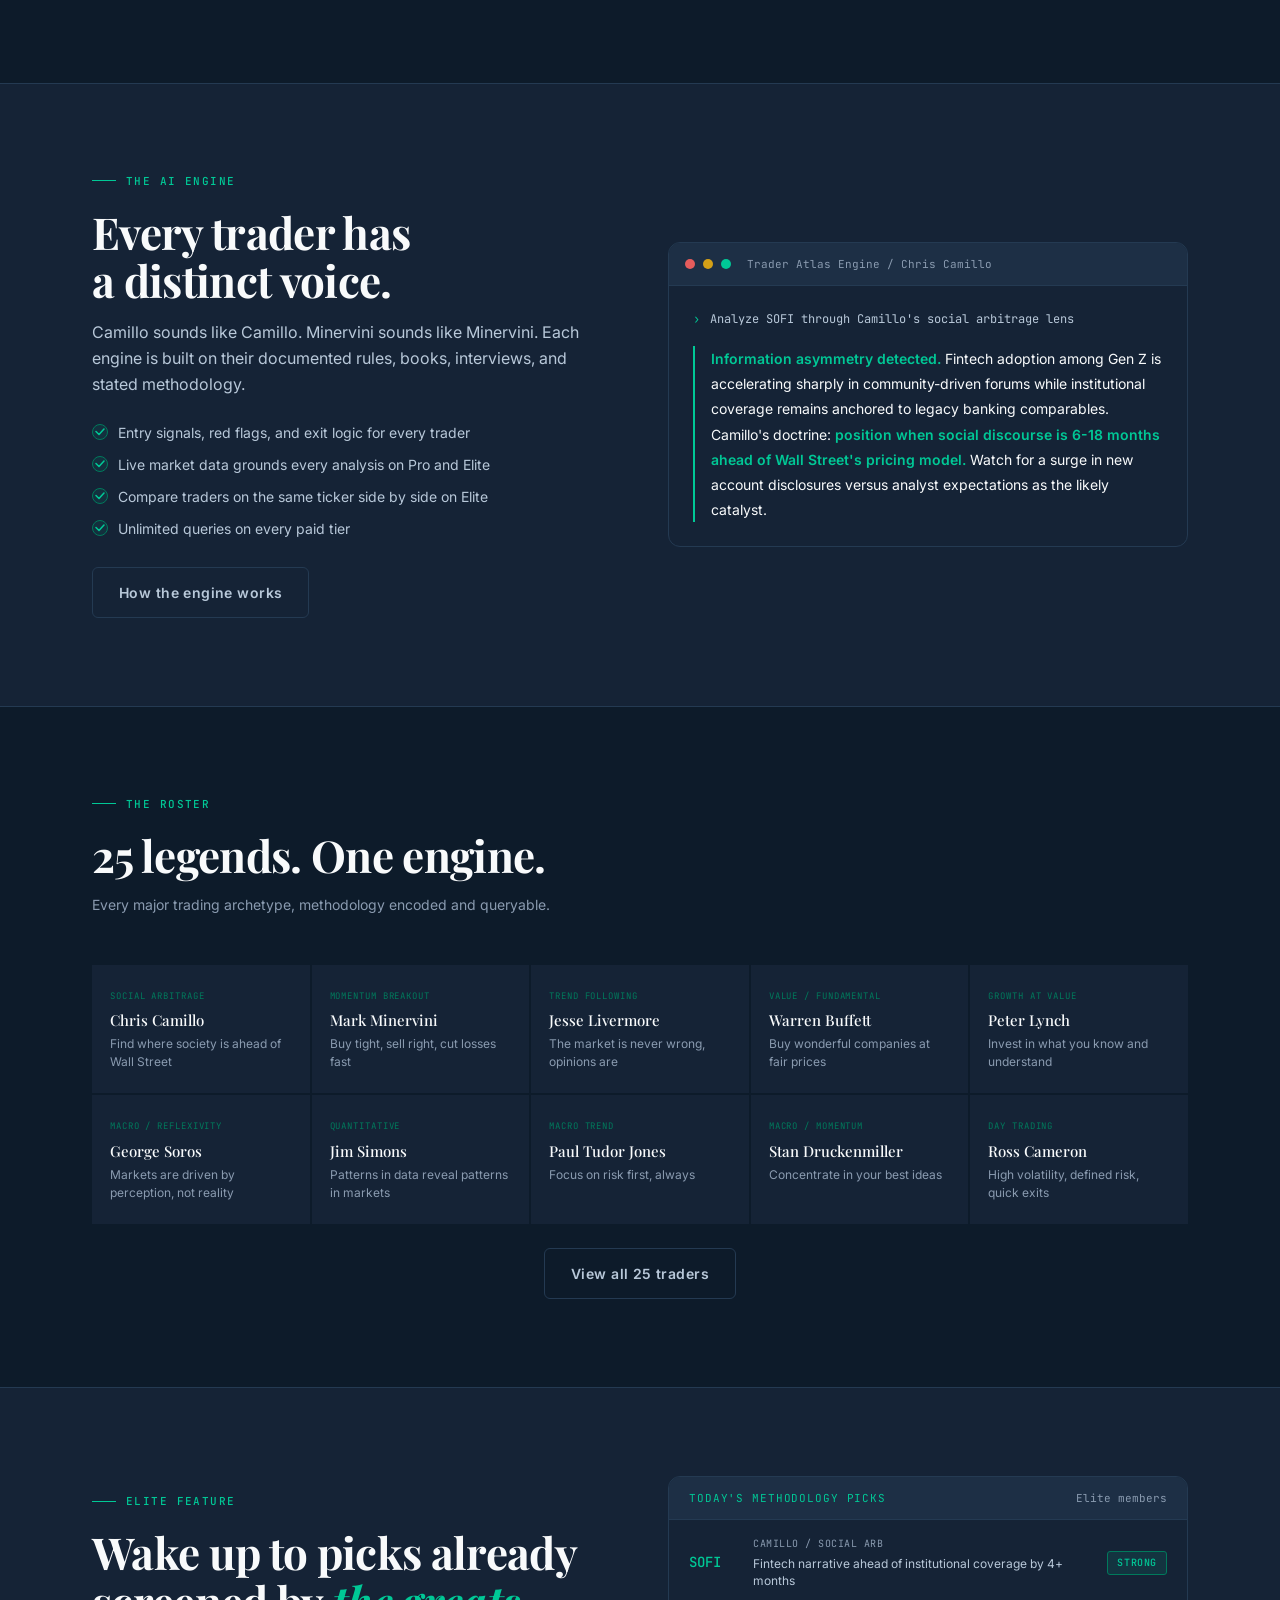
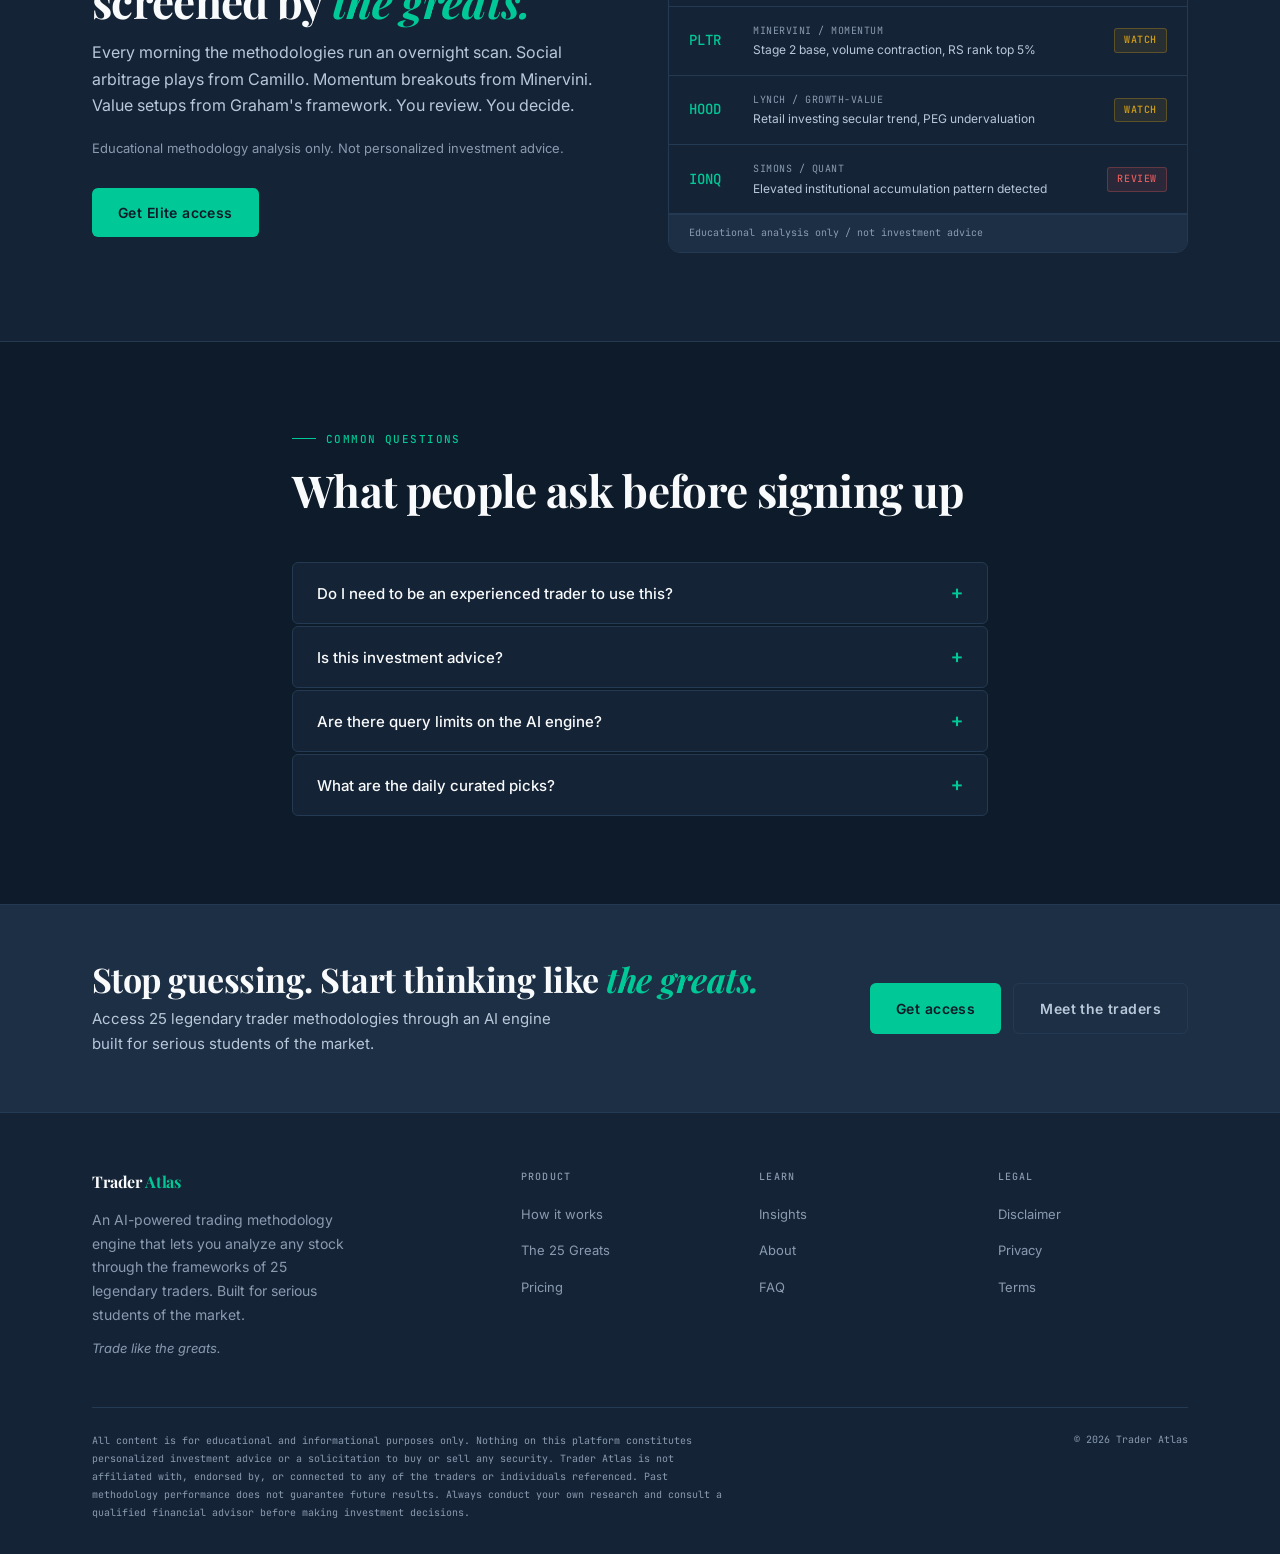
==== commit 17fa5ef6: "Add files via upload" ====
--- a/index.html
+++ b/index.html
@@ -3,23 +3,25 @@
 <head>
 <meta charset="UTF-8">
 <meta name="viewport" content="width=device-width, initial-scale=1.0">
-<title>Trade Like the Greats — AI-Powered Trading Methodology Engine</title>
+<title>Trader Atlas — AI-Powered Trading Methodology Engine</title>
 <meta name="description" content="Analyze any stock through the exact methodologies of 25 legendary traders. Chris Camillo's social arbitrage. Minervini's momentum breakout. Buffett's value framework. Powered by AI.">
 <meta name="keywords" content="trading methodology, learn to trade, stock analysis, trading strategies, Mark Minervini, Chris Camillo, Warren Buffett, momentum trading, social arbitrage, trading education">
-<meta property="og:title" content="Trade Like the Greats — AI Trading Methodology Engine">
+<meta property="og:title" content="Trader Atlas — AI Trading Methodology Engine">
 <meta property="og:description" content="Access the minds of 25 legendary traders through an AI engine built on their exact methodologies.">
 <meta property="og:type" content="website">
-<link rel="canonical" href="https://tradelikethegreats.com/">
-<script type="application/ld+json">{"@context":"https://schema.org","@type":"SoftwareApplication","name":"Trade Like the Greats","applicationCategory":"FinanceApplication","description":"AI-powered trading methodology engine featuring 25 legendary traders","offers":{"@type":"Offer","priceCurrency":"USD","price":"19"}}</script>
+<link rel="canonical" href="https://traderatlas.com/">
+<script type="application/ld+json">{"@context":"https://schema.org","@type":"SoftwareApplication","name":"Trader Atlas","applicationCategory":"FinanceApplication","description":"AI-powered trading methodology engine featuring 25 legendary traders","offers":{"@type":"Offer","priceCurrency":"USD","price":"19"}}</script>
 <link rel="stylesheet" href="brand.css">
 <style>
-/* ── HERO ── */
+/* ── HERO — centered layout ── */
 .hero {
-  min-height: 90vh;
+  min-height: 88vh;
   display: flex;
   flex-direction: column;
   justify-content: center;
-  padding: 72px 0 80px;
+  align-items: center;
+  text-align: center;
+  padding: 80px 0;
   position: relative;
   overflow: hidden;
   border-bottom: 1px solid var(--navy-border);
@@ -28,69 +30,158 @@
   position: absolute;
   inset: 0;
   background:
-    radial-gradient(ellipse 60% 50% at 75% 40%, rgba(0,200,150,0.05) 0%, transparent 70%),
+    radial-gradient(ellipse 70% 60% at 50% 30%, rgba(0,200,150,0.07) 0%, transparent 65%),
     linear-gradient(180deg, var(--navy) 0%, var(--navy-mid) 100%);
   pointer-events: none;
 }
 .hero-grid {
   position: absolute;
   inset: 0;
-  background-image: linear-gradient(var(--navy-border) 1px, transparent 1px), linear-gradient(90deg, var(--navy-border) 1px, transparent 1px);
+  background-image: linear-gradient(var(--navy-border) 1px, transparent 1px),
+    linear-gradient(90deg, var(--navy-border) 1px, transparent 1px);
   background-size: 56px 56px;
-  opacity: 0.35;
+  opacity: 0.3;
   pointer-events: none;
 }
-.hero-content { position: relative; z-index: 2; max-width: 760px; }
-h1 { margin-bottom: 24px; }
+.hero-content {
+  position: relative;
+  z-index: 2;
+  max-width: 820px;
+  padding: 0 32px;
+  display: flex;
+  flex-direction: column;
+  align-items: center;
+}
+.hero-eyebrow {
+  display: inline-flex;
+  align-items: center;
+  gap: 8px;
+  font-family: var(--mono);
+  font-size: 11px;
+  font-weight: 500;
+  letter-spacing: 0.14em;
+  color: var(--emerald);
+  text-transform: uppercase;
+  margin-bottom: 28px;
+  padding: 6px 16px;
+  border: 1px solid var(--emerald-dim);
+  border-radius: 99px;
+  background: var(--emerald-bg);
+}
+.hero-eyebrow::before {
+  content: '';
+  width: 6px;
+  height: 6px;
+  border-radius: 50%;
+  background: var(--emerald);
+  flex-shrink: 0;
+}
+h1 {
+  margin-bottom: 24px;
+  letter-spacing: -0.025em;
+}
 .hero-sub {
-  font-size: 18px;
+  font-size: 19px;
   color: var(--slate-light);
   line-height: 1.7;
-  max-width: 560px;
+  max-width: 580px;
   margin-bottom: 40px;
   font-weight: 300;
 }
-.hero-actions { display: flex; align-items: center; gap: 14px; flex-wrap: wrap; margin-bottom: 56px; }
+.hero-actions {
+  display: flex;
+  align-items: center;
+  gap: 14px;
+  flex-wrap: wrap;
+  justify-content: center;
+  margin-bottom: 64px;
+}
 .hero-stats {
   display: flex;
   align-items: center;
+  justify-content: center;
   gap: 0;
   padding-top: 40px;
   border-top: 1px solid var(--navy-border);
+  width: 100%;
   flex-wrap: wrap;
-  gap: 0;
 }
 .stat-block {
-  padding: 0 36px 0 0;
-  margin-right: 36px;
+  padding: 0 40px;
   border-right: 1px solid var(--navy-border);
-}
-.stat-block:last-child { border-right: none; margin-right: 0; }
-.stat-block:first-child { padding-left: 0; }
-.stat-num { font-family: var(--serif); font-size: 32px; font-weight: 700; color: var(--white); line-height: 1; display: block; }
-.stat-lbl { font-family: var(--mono); font-size: 10px; letter-spacing: 0.1em; color: var(--slate); text-transform: uppercase; margin-top: 4px; display: block; }
-
-/* ── ARCHETYPE STRIP ── */
-.archetype-strip { padding: 48px 0; background: var(--navy-mid); border-bottom: 1px solid var(--navy-border); }
-.archetype-row { display: flex; gap: 10px; flex-wrap: wrap; }
+  text-align: center;
+}
+.stat-block:last-child { border-right: none; }
+.stat-num {
+  font-family: var(--serif);
+  font-size: 34px;
+  font-weight: 700;
+  color: var(--white);
+  line-height: 1;
+  display: block;
+}
+.stat-lbl {
+  font-family: var(--mono);
+  font-size: 10px;
+  letter-spacing: 0.1em;
+  color: var(--slate);
+  text-transform: uppercase;
+  margin-top: 6px;
+  display: block;
+}
+
+/* ── ARCHETYPE FILTER STRIP ── */
+.archetype-strip {
+  padding: 36px 0;
+  background: var(--navy-mid);
+  border-bottom: 1px solid var(--navy-border);
+}
+.archetype-strip .container { display: flex; flex-direction: column; gap: 14px; }
+.strip-label {
+  font-family: var(--mono);
+  font-size: 10px;
+  letter-spacing: 0.12em;
+  color: var(--slate);
+  text-transform: uppercase;
+}
+.archetype-row { display: flex; gap: 8px; flex-wrap: wrap; }
 .archetype-chip {
   font-family: var(--mono);
   font-size: 11px;
-  letter-spacing: 0.07em;
-  padding: 6px 14px;
+  letter-spacing: 0.06em;
+  padding: 7px 16px;
   border-radius: 99px;
   border: 1px solid var(--navy-border);
   color: var(--slate);
-  cursor: default;
-  transition: all 0.2s;
+  background: none;
+  cursor: pointer;
+  transition: all 0.18s;
+  text-decoration: none;
 }
 .archetype-chip:hover { border-color: var(--emerald-dim); color: var(--emerald); background: var(--emerald-bg); }
 .archetype-chip.active { border-color: var(--emerald-dim); color: var(--emerald); background: var(--emerald-bg); }
 
 /* ── HOW IT WORKS ── */
-.steps-grid { display: grid; grid-template-columns: repeat(3, 1fr); gap: 2px; margin-top: 48px; }
-.step { background: var(--navy-mid); padding: 36px 32px; position: relative; overflow: hidden; }
-.step::before { content: ''; position: absolute; top: 0; left: 0; right: 0; height: 2px; background: var(--navy-border); transition: background 0.2s; }
+.steps-grid {
+  display: grid;
+  grid-template-columns: repeat(3, 1fr);
+  gap: 2px;
+  margin-top: 48px;
+}
+.step {
+  background: var(--navy-mid);
+  padding: 36px 32px;
+  position: relative;
+  overflow: hidden;
+}
+.step::before {
+  content: '';
+  position: absolute;
+  top: 0; left: 0; right: 0;
+  height: 2px;
+  background: var(--navy-border);
+  transition: background 0.2s;
+}
 .step:hover::before { background: var(--emerald); }
 .step-num { font-family: var(--mono); font-size: 11px; color: var(--emerald); letter-spacing: 0.1em; margin-bottom: 16px; }
 .step h3 { font-size: 20px; margin-bottom: 10px; }
@@ -106,19 +197,16 @@
 .term-line { font-family: var(--mono); font-size: 12px; display: flex; gap: 10px; margin-bottom: 16px; }
 .term-prompt { color: var(--emerald); flex-shrink: 0; }
 .term-cmd { color: var(--slate-light); }
-.term-output {
-  font-size: 14px;
-  color: var(--off-white);
-  line-height: 1.8;
-  border-left: 2px solid var(--emerald);
-  padding-left: 16px;
-  padding-top: 4px;
-  padding-bottom: 4px;
-}
+.term-output { font-size: 14px; color: var(--white); line-height: 1.8; border-left: 2px solid var(--emerald); padding-left: 16px; }
 .term-output strong { color: var(--emerald); }
 
-/* ── TRADERS PREVIEW ── */
-.traders-grid { display: grid; grid-template-columns: repeat(5, 1fr); gap: 2px; margin-top: 48px; }
+/* ── TRADERS GRID ── */
+.traders-grid {
+  display: grid;
+  grid-template-columns: repeat(5, 1fr);
+  gap: 2px;
+  margin-top: 48px;
+}
 .trader-tile {
   background: var(--navy-mid);
   padding: 22px 18px;
@@ -132,8 +220,9 @@
 .tile-archetype { font-family: var(--mono); font-size: 9px; letter-spacing: 0.1em; color: var(--emerald-dim); text-transform: uppercase; margin-bottom: 8px; }
 .tile-name { font-family: var(--serif); font-size: 15px; font-weight: 500; color: var(--white); margin-bottom: 6px; line-height: 1.2; }
 .tile-doctrine { font-size: 12px; color: var(--slate); line-height: 1.5; }
-
-/* ── PICKS PREVIEW ── */
+.tile-hidden { display: none; }
+
+/* ── PICKS ── */
 .picks-layout { display: grid; grid-template-columns: 1fr 1fr; gap: 56px; align-items: center; }
 .picks-card { background: var(--navy-mid); border: 1px solid var(--navy-border); border-radius: var(--radius-lg); overflow: hidden; }
 .picks-head { background: var(--navy-light); padding: 12px 20px; display: flex; justify-content: space-between; align-items: center; border-bottom: 1px solid var(--navy-border); }
@@ -145,7 +234,7 @@
 .pick-meta { display: flex; flex-direction: column; gap: 3px; }
 .pick-by { font-family: var(--mono); font-size: 10px; color: var(--slate); text-transform: uppercase; letter-spacing: 0.05em; }
 .pick-desc { font-size: 12px; color: var(--slate-light); line-height: 1.4; }
-.signal { font-family: var(--mono); font-size: 10px; font-weight: 500; padding: 3px 9px; border-radius: 3px; letter-spacing: 0.06em; }
+.signal { font-family: var(--mono); font-size: 10px; font-weight: 500; padding: 3px 9px; border-radius: 3px; letter-spacing: 0.06em; white-space: nowrap; }
 .s-strong { background: rgba(0,200,150,0.1); color: var(--emerald); border: 1px solid var(--emerald-dim); }
 .s-watch { background: rgba(212,160,23,0.1); color: #D4A017; border: 1px solid rgba(212,160,23,0.3); }
 .s-review { background: rgba(229,92,92,0.1); color: var(--danger); border: 1px solid rgba(229,92,92,0.3); }
@@ -154,26 +243,25 @@
 /* ── FAQ ── */
 .faq-list { display: flex; flex-direction: column; gap: 2px; margin-top: 48px; }
 .faq-item { background: var(--navy-mid); border: 1px solid var(--navy-border); border-radius: var(--radius); overflow: hidden; }
-.faq-q { width: 100%; text-align: left; background: none; border: none; padding: 20px 24px; font-family: var(--sans); font-size: 15px; font-weight: 500; color: var(--off-white); cursor: pointer; display: flex; justify-content: space-between; align-items: center; gap: 16px; }
-.faq-q:hover { color: var(--white); }
-.faq-icon { font-family: var(--mono); font-size: 18px; color: var(--emerald); flex-shrink: 0; transition: transform 0.2s; }
+.faq-q { width: 100%; text-align: left; background: none; border: none; padding: 20px 24px; font-family: var(--sans); font-size: 15px; font-weight: 500; color: var(--white); cursor: pointer; display: flex; justify-content: space-between; align-items: center; gap: 16px; }
+.faq-icon { font-family: var(--mono); font-size: 20px; color: var(--emerald); flex-shrink: 0; transition: transform 0.2s; line-height: 1; }
 .faq-item.open .faq-icon { transform: rotate(45deg); }
-.faq-a { display: none; padding: 0 24px 20px; font-size: 14px; color: var(--slate-light); line-height: 1.7; border-top: 1px solid var(--navy-border); padding-top: 16px; }
+.faq-a { display: none; padding: 0 24px 20px; font-size: 14px; color: var(--slate-light); line-height: 1.75; border-top: 1px solid var(--navy-border); padding-top: 16px; }
 .faq-item.open .faq-a { display: block; }
 
 /* ── CTA BAND ── */
-.cta-band { background: var(--navy-light); border-top: 1px solid var(--navy-border); border-bottom: 1px solid var(--navy-border); }
-.cta-band-inner { display: flex; align-items: center; justify-content: space-between; gap: 32px; padding: 48px 0; flex-wrap: wrap; }
-.cta-band h2 { font-size: clamp(22px, 3vw, 32px); margin-bottom: 8px; }
-.cta-band p { font-size: 15px; color: var(--slate-light); max-width: 480px; }
-.cta-band-actions { display: flex; gap: 12px; flex-shrink: 0; }
+.cta-band { background: var(--navy-light); border-top: 1px solid var(--navy-border); }
+.cta-band-inner { display: flex; align-items: center; justify-content: space-between; gap: 32px; padding: 56px 0; flex-wrap: wrap; }
+.cta-band h2 { font-size: clamp(22px, 3vw, 34px); margin-bottom: 8px; }
+.cta-band p { font-size: 15px; color: var(--slate-light); max-width: 480px; line-height: 1.65; }
+.cta-actions { display: flex; gap: 12px; flex-shrink: 0; }
 
 @media (max-width: 860px) {
   .steps-grid { grid-template-columns: 1fr; }
   .traders-grid { grid-template-columns: repeat(2, 1fr); }
   .picks-layout { grid-template-columns: 1fr; }
-  .hero-stats { gap: 20px; }
-  .stat-block { border-right: none; margin-right: 0; padding-right: 0; }
+  .hero-stats { gap: 24px; }
+  .stat-block { border-right: none; padding: 0 20px; }
   .cta-band-inner { flex-direction: column; align-items: flex-start; }
 }
 @media (max-width: 480px) {
@@ -182,48 +270,38 @@
 </style>
 </head>
 <body>
-
 <div id="nav-placeholder"></div>
-
 <main>
+
 <!-- ── HERO ── -->
 <section class="hero" aria-labelledby="hero-heading">
   <div class="hero-bg"></div>
   <div class="hero-grid" aria-hidden="true"></div>
+  <div class="hero-content">
+    <span class="hero-eyebrow">AI-Powered Trading Methodology Engine</span>
+    <h1 id="hero-heading">Analyze markets like<br><em>the greats</em> do.</h1>
+    <p class="hero-sub">Access the exact frameworks of 25 legendary traders — their entry rules, conviction signals, and exit logic — through an AI engine that thinks the way they do.</p>
+    <div class="hero-actions">
+      <a href="pricing.html" class="btn btn-primary">
+        Get access
+        <svg viewBox="0 0 24 24"><path d="M5 12h14M12 5l7 7-7 7"/></svg>
+      </a>
+      <a href="how-it-works.html" class="btn btn-outline">See how it works</a>
+    </div>
+    <div class="hero-stats">
+      <div class="stat-block"><span class="stat-num">25</span><span class="stat-lbl">Legendary traders</span></div>
+      <div class="stat-block"><span class="stat-num">7</span><span class="stat-lbl">Trading archetypes</span></div>
+      <div class="stat-block"><span class="stat-num">Daily</span><span class="stat-lbl">Curated picks</span></div>
+      <div class="stat-block"><span class="stat-num">Unlimited</span><span class="stat-lbl">AI queries</span></div>
+    </div>
+  </div>
+</section>
+
+<!-- ── ARCHETYPE FILTER STRIP ── -->
+<div class="archetype-strip" aria-label="Filter traders by archetype">
   <div class="container">
-    <div class="hero-content">
-      <p class="label">AI-Powered Trading Methodology Engine</p>
-      <h1 id="hero-heading">Analyze the market<br>like <em>the greats</em> do.</h1>
-      <p class="hero-sub">Access the exact frameworks of 25 legendary traders — their entry rules, conviction signals, and exit logic — through an AI engine that thinks the way they do.</p>
-      <div class="hero-actions">
-        <a href="pricing.html" class="btn btn-primary">
-          Get access
-          <svg viewBox="0 0 24 24"><path d="M5 12h14M12 5l7 7-7 7"/></svg>
-        </a>
-        <a href="how-it-works.html" class="btn btn-outline">See how it works</a>
-      </div>
-      <div class="hero-stats">
-        <div class="stat-block"><span class="stat-num">25</span><span class="stat-lbl">Legendary traders</span></div>
-        <div class="stat-block"><span class="stat-num">7</span><span class="stat-lbl">Trading archetypes</span></div>
-        <div class="stat-block"><span class="stat-num">Daily</span><span class="stat-lbl">Curated picks</span></div>
-        <div class="stat-block"><span class="stat-num">100%</span><span class="stat-lbl">Educational content</span></div>
-      </div>
-    </div>
-  </div>
-</section>
-
-<!-- ── ARCHETYPES ── -->
-<div class="archetype-strip">
-  <div class="container">
-    <div class="archetype-row">
-      <span class="archetype-chip active">Social Arbitrage</span>
-      <span class="archetype-chip">Momentum Breakout</span>
-      <span class="archetype-chip">Value / Fundamental</span>
-      <span class="archetype-chip">Macro Trend</span>
-      <span class="archetype-chip">Quantitative</span>
-      <span class="archetype-chip">Contrarian</span>
-      <span class="archetype-chip">Day Trading</span>
-    </div>
+    <p class="strip-label">Filter by archetype</p>
+    <div class="archetype-row" id="archetype-chips" role="group" aria-label="Trading archetype filters"></div>
   </div>
 </div>
 
@@ -235,17 +313,17 @@
     <p class="text-muted" style="max-width:500px;">Every feature maps to a real trader's documented approach. Nothing is hypothetical.</p>
     <div class="steps-grid">
       <div class="step">
-        <p class="step-num">01 &mdash; Choose</p>
+        <p class="step-num">01 / Choose</p>
         <h3>Pick a legendary trader</h3>
         <p>Browse 25 traders across 7 archetypes. Each one has a distinct methodology, doctrine, and AI persona that speaks in their voice.</p>
       </div>
       <div class="step">
-        <p class="step-num">02 &mdash; Analyze</p>
+        <p class="step-num">02 / Analyze</p>
         <h3>Run any ticker through their lens</h3>
-        <p>Enter any stock symbol. The AI engine applies that trader's exact rules — entry criteria, red flags, position sizing logic, and exit discipline.</p>
+        <p>Enter any stock symbol. The AI applies that trader's exact rules — entry criteria, red flags, position sizing logic, and exit discipline.</p>
       </div>
       <div class="step">
-        <p class="step-num">03 &mdash; Discover</p>
+        <p class="step-num">03 / Discover</p>
         <h3>Wake up to daily curated picks</h3>
         <p>Elite members receive daily picks already scanned by the methodologies. The frameworks run overnight. You review and decide.</p>
       </div>
@@ -260,25 +338,23 @@
       <div>
         <p class="label">The AI engine</p>
         <h2 id="engine-heading">Every trader has<br>a distinct voice.</h2>
-        <p style="margin-bottom:24px;">Camillo sounds like Camillo. Minervini sounds like Minervini. Each engine is built on their documented rules, books, interviews, and stated methodology — not generic stock advice.</p>
+        <p style="margin-bottom:24px;">Camillo sounds like Camillo. Minervini sounds like Minervini. Each engine is built on their documented rules, books, interviews, and stated methodology.</p>
         <ul class="check-list">
           <li>Entry signals, red flags, and exit logic for every trader</li>
           <li>Live market data grounds every analysis on Pro and Elite</li>
-          <li>Compare two or more traders on the same ticker side by side</li>
-          <li>Unlimited queries — analyze as many stocks as you want</li>
+          <li>Compare traders on the same ticker side by side on Elite</li>
+          <li>Unlimited queries on every paid tier</li>
         </ul>
-        <div style="margin-top:28px;"><a href="how-it-works.html" class="btn btn-outline">Learn how the engine works</a></div>
+        <div style="margin-top:28px;"><a href="how-it-works.html" class="btn btn-outline">How the engine works</a></div>
       </div>
       <div class="terminal-wrap">
         <div class="terminal-top">
           <div class="dot dot-r"></div><div class="dot dot-y"></div><div class="dot dot-g"></div>
-          <span class="term-label">Engine &mdash; Chris Camillo / Social Arbitrage</span>
+          <span class="term-label">Trader Atlas Engine / Chris Camillo</span>
         </div>
         <div class="terminal-body">
           <div class="term-line"><span class="term-prompt">&rsaquo;</span><span class="term-cmd">Analyze SOFI through Camillo's social arbitrage lens</span></div>
-          <div class="term-output">
-            <strong>Information asymmetry detected.</strong> Fintech adoption among Gen Z is accelerating sharply in community-driven forums and Discord servers, while institutional coverage remains anchored to legacy banking comparables. Camillo's doctrine: <strong>position when social discourse is 6&ndash;18 months ahead of Wall Street's pricing model.</strong> The thesis requires a catalyst to close the gap — an earnings beat with forward guidance shift is the most probable trigger. Watch for a surge in new account disclosures versus analyst expectations.
-          </div>
+          <div class="term-output"><strong>Information asymmetry detected.</strong> Fintech adoption among Gen Z is accelerating sharply in community-driven forums while institutional coverage remains anchored to legacy banking comparables. Camillo's doctrine: <strong>position when social discourse is 6-18 months ahead of Wall Street's pricing model.</strong> Watch for a surge in new account disclosures versus analyst expectations as the likely catalyst.</div>
         </div>
       </div>
     </div>
@@ -290,7 +366,7 @@
   <div class="container">
     <p class="label">The roster</p>
     <h2 id="traders-heading">25 legends. One engine.</h2>
-    <p class="text-muted" style="max-width:480px;margin-bottom:0;">Every major trading archetype represented. Their methodology encoded and queryable.</p>
+    <p class="text-muted" style="max-width:480px;margin-bottom:0;">Every major trading archetype, methodology encoded and queryable.</p>
     <div class="traders-grid" id="traders-preview"></div>
     <div style="margin-top:24px;text-align:center;">
       <a href="traders.html" class="btn btn-outline">View all 25 traders</a>
@@ -305,38 +381,36 @@
       <div>
         <p class="label">Elite feature</p>
         <h2 id="picks-heading">Wake up to picks already screened by <em>the greats.</em></h2>
-        <p style="margin-bottom:20px;">Every morning, the methodologies run an overnight scan. Social arbitrage plays from Camillo. Momentum breakouts from Minervini. Value setups from Graham's framework. You review. You decide.</p>
+        <p style="margin-bottom:20px;">Every morning the methodologies run an overnight scan. Social arbitrage plays from Camillo. Momentum breakouts from Minervini. Value setups from Graham's framework. You review. You decide.</p>
         <p style="font-size:13px;color:var(--slate);">Educational methodology analysis only. Not personalized investment advice.</p>
         <div style="margin-top:28px;"><a href="pricing.html" class="btn btn-primary">Get Elite access</a></div>
       </div>
-      <div>
-        <div class="picks-card">
-          <div class="picks-head">
-            <span class="picks-head-title">Today's methodology picks</span>
-            <span class="picks-head-date">Elite members</span>
-          </div>
-          <div class="pick-row">
-            <span class="pick-ticker">SOFI</span>
-            <div class="pick-meta"><span class="pick-by">Camillo &middot; Social Arb</span><span class="pick-desc">Fintech narrative ahead of institutional coverage by 4+ months</span></div>
-            <span class="signal s-strong">STRONG</span>
-          </div>
-          <div class="pick-row">
-            <span class="pick-ticker">PLTR</span>
-            <div class="pick-meta"><span class="pick-by">Minervini &middot; Momentum</span><span class="pick-desc">Stage 2 base, volume contraction, RS rank top 5%</span></div>
-            <span class="signal s-watch">WATCH</span>
-          </div>
-          <div class="pick-row">
-            <span class="pick-ticker">HOOD</span>
-            <div class="pick-meta"><span class="pick-by">Lynch &middot; Growth/Value</span><span class="pick-desc">Retail investing secular trend, PEG undervaluation</span></div>
-            <span class="signal s-watch">WATCH</span>
-          </div>
-          <div class="pick-row">
-            <span class="pick-ticker">IONQ</span>
-            <div class="pick-meta"><span class="pick-by">Simons &middot; Quant</span><span class="pick-desc">Elevated institutional accumulation pattern detected</span></div>
-            <span class="signal s-review">REVIEW</span>
-          </div>
-          <div class="picks-disclaimer">Educational analysis only &mdash; not investment advice</div>
-        </div>
+      <div class="picks-card">
+        <div class="picks-head">
+          <span class="picks-head-title">Today's methodology picks</span>
+          <span class="picks-head-date">Elite members</span>
+        </div>
+        <div class="pick-row">
+          <span class="pick-ticker">SOFI</span>
+          <div class="pick-meta"><span class="pick-by">Camillo / Social Arb</span><span class="pick-desc">Fintech narrative ahead of institutional coverage by 4+ months</span></div>
+          <span class="signal s-strong">STRONG</span>
+        </div>
+        <div class="pick-row">
+          <span class="pick-ticker">PLTR</span>
+          <div class="pick-meta"><span class="pick-by">Minervini / Momentum</span><span class="pick-desc">Stage 2 base, volume contraction, RS rank top 5%</span></div>
+          <span class="signal s-watch">WATCH</span>
+        </div>
+        <div class="pick-row">
+          <span class="pick-ticker">HOOD</span>
+          <div class="pick-meta"><span class="pick-by">Lynch / Growth-Value</span><span class="pick-desc">Retail investing secular trend, PEG undervaluation</span></div>
+          <span class="signal s-watch">WATCH</span>
+        </div>
+        <div class="pick-row">
+          <span class="pick-ticker">IONQ</span>
+          <div class="pick-meta"><span class="pick-by">Simons / Quant</span><span class="pick-desc">Elevated institutional accumulation pattern detected</span></div>
+          <span class="signal s-review">REVIEW</span>
+        </div>
+        <div class="picks-disclaimer">Educational analysis only / not investment advice</div>
       </div>
     </div>
   </div>
@@ -349,49 +423,20 @@
     <h2 id="faq-heading">What people ask before signing up</h2>
     <div class="faq-list" itemscope itemtype="https://schema.org/FAQPage">
       <div class="faq-item" itemscope itemprop="mainEntity" itemtype="https://schema.org/Question">
-        <button class="faq-q" onclick="toggleFaq(this)" aria-expanded="false">
-          <span itemprop="name">Do I need to be an experienced trader to use this?</span>
-          <span class="faq-icon">+</span>
-        </button>
-        <div class="faq-a" itemscope itemprop="acceptedAnswer" itemtype="https://schema.org/Answer">
-          <p itemprop="text">No. The platform is designed for anyone who wants to understand how legendary traders think — from beginners studying frameworks for the first time to experienced traders stress-testing their own thesis against a different methodology. The AI engine explains its reasoning at every step.</p>
-        </div>
+        <button class="faq-q" onclick="toggleFaq(this)" aria-expanded="false"><span itemprop="name">Do I need to be an experienced trader to use this?</span><span class="faq-icon">+</span></button>
+        <div class="faq-a" itemscope itemprop="acceptedAnswer" itemtype="https://schema.org/Answer"><p itemprop="text">No. The platform works for beginners studying frameworks for the first time and experienced traders stress-testing a thesis against a different methodology. The AI engine explains its reasoning at every step.</p></div>
       </div>
       <div class="faq-item" itemscope itemprop="mainEntity" itemtype="https://schema.org/Question">
-        <button class="faq-q" onclick="toggleFaq(this)" aria-expanded="false">
-          <span itemprop="name">Is this investment advice?</span>
-          <span class="faq-icon">+</span>
-        </button>
-        <div class="faq-a" itemscope itemprop="acceptedAnswer" itemtype="https://schema.org/Answer">
-          <p itemprop="text">No. Everything on this platform is educational and informational only. The AI engine applies documented trading methodologies to help you think through a setup — it does not provide personalized investment advice or recommendations to buy or sell any security. Always do your own research and consult a qualified financial advisor before making investment decisions.</p>
-        </div>
+        <button class="faq-q" onclick="toggleFaq(this)" aria-expanded="false"><span itemprop="name">Is this investment advice?</span><span class="faq-icon">+</span></button>
+        <div class="faq-a" itemscope itemprop="acceptedAnswer" itemtype="https://schema.org/Answer"><p itemprop="text">No. Everything on Trader Atlas is educational and informational only. The AI engine applies documented trading methodologies to help you think through a setup. It does not provide personalized investment advice. Always do your own research and consult a qualified financial advisor.</p></div>
       </div>
       <div class="faq-item" itemscope itemprop="mainEntity" itemtype="https://schema.org/Question">
-        <button class="faq-q" onclick="toggleFaq(this)" aria-expanded="false">
-          <span itemprop="name">How accurate are the trader AI personas?</span>
-          <span class="faq-icon">+</span>
-        </button>
-        <div class="faq-a" itemscope itemprop="acceptedAnswer" itemtype="https://schema.org/Answer">
-          <p itemprop="text">Each persona is built on publicly documented methodology — books, interviews, documented trades, and stated rules. We are interpreting and teaching these frameworks, not claiming to represent the traders themselves. The goal is to help you internalize how each trader thinks, not to simulate the actual person.</p>
-        </div>
+        <button class="faq-q" onclick="toggleFaq(this)" aria-expanded="false"><span itemprop="name">Are there query limits on the AI engine?</span><span class="faq-icon">+</span></button>
+        <div class="faq-a" itemscope itemprop="acceptedAnswer" itemtype="https://schema.org/Answer"><p itemprop="text">No. All paid tiers include unlimited AI engine queries. Starter members access 5 traders with unlimited queries. Pro and Elite members access all 25 traders with unlimited queries. We don't believe in artificial caps on learning.</p></div>
       </div>
       <div class="faq-item" itemscope itemprop="mainEntity" itemtype="https://schema.org/Question">
-        <button class="faq-q" onclick="toggleFaq(this)" aria-expanded="false">
-          <span itemprop="name">What is the daily picks feature?</span>
-          <span class="faq-icon">+</span>
-        </button>
-        <div class="faq-a" itemscope itemprop="acceptedAnswer" itemtype="https://schema.org/Answer">
-          <p itemprop="text">Elite members receive a daily curated list of stocks that the platform's methodology engines have flagged as matching specific trader criteria — for example, a social arbitrage signal consistent with Camillo's framework or a momentum breakout pattern matching Minervini's Stage 2 criteria. These are educational scans, not buy recommendations.</p>
-        </div>
-      </div>
-      <div class="faq-item" itemscope itemprop="mainEntity" itemtype="https://schema.org/Question">
-        <button class="faq-q" onclick="toggleFaq(this)" aria-expanded="false">
-          <span itemprop="name">Are there any limits on AI engine queries?</span>
-          <span class="faq-icon">+</span>
-        </button>
-        <div class="faq-a" itemscope itemprop="acceptedAnswer" itemtype="https://schema.org/Answer">
-          <p itemprop="text">No. All paid tiers include unlimited AI engine queries. Starter members access 5 traders with unlimited queries. Pro and Elite members access all 25 traders with unlimited queries. We don't believe in artificial caps on learning.</p>
-        </div>
+        <button class="faq-q" onclick="toggleFaq(this)" aria-expanded="false"><span itemprop="name">What are the daily curated picks?</span><span class="faq-icon">+</span></button>
+        <div class="faq-a" itemscope itemprop="acceptedAnswer" itemtype="https://schema.org/Answer"><p itemprop="text">Elite members receive a daily list of stocks flagged by the platform's methodology engines — for example, a social arbitrage signal consistent with Camillo's framework or a Stage 2 breakout pattern matching Minervini's criteria. These are educational scans, not buy recommendations.</p></div>
       </div>
     </div>
   </div>
@@ -405,7 +450,7 @@
         <h2>Stop guessing. Start thinking like <em>the greats.</em></h2>
         <p>Access 25 legendary trader methodologies through an AI engine built for serious students of the market.</p>
       </div>
-      <div class="cta-band-actions">
+      <div class="cta-actions">
         <a href="pricing.html" class="btn btn-primary">Get access</a>
         <a href="traders.html" class="btn btn-outline">Meet the traders</a>
       </div>
@@ -414,15 +459,13 @@
 </div>
 
 </main>
-
 <div id="footer-placeholder"></div>
-
 <script src="components.js"></script>
 <script>
 const TRADERS = [
   {name:'Chris Camillo', arch:'Social Arbitrage', doc:'Find where society is ahead of Wall Street'},
   {name:'Mark Minervini', arch:'Momentum Breakout', doc:'Buy tight, sell right, cut losses fast'},
-  {name:'Jesse Livermore', arch:'Trend Following', doc:'The market is never wrong — opinions are'},
+  {name:'Jesse Livermore', arch:'Trend Following', doc:'The market is never wrong, opinions are'},
   {name:'Warren Buffett', arch:'Value / Fundamental', doc:'Buy wonderful companies at fair prices'},
   {name:'Peter Lynch', arch:'Growth at Value', doc:'Invest in what you know and understand'},
   {name:'George Soros', arch:'Macro / Reflexivity', doc:'Markets are driven by perception, not reality'},
@@ -431,19 +474,51 @@
   {name:'Stan Druckenmiller', arch:'Macro / Momentum', doc:'Concentrate in your best ideas'},
   {name:'Ross Cameron', arch:'Day Trading', doc:'High volatility, defined risk, quick exits'},
 ];
-const grid = document.getElementById('traders-preview');
-TRADERS.forEach(t => {
-  const a = document.createElement('a');
-  a.href = 'traders.html';
-  a.className = 'trader-tile';
-  a.innerHTML = `<p class="tile-archetype">${t.arch}</p><p class="tile-name">${t.name}</p><p class="tile-doctrine">${t.doc}</p>`;
-  grid.appendChild(a);
-});
+
+const ARCHETYPES = ['All', ...new Set(TRADERS.map(t => t.arch))];
+let activeArch = 'All';
+
+function renderTraders() {
+  const grid = document.getElementById('traders-preview');
+  grid.innerHTML = '';
+  TRADERS.filter(t => activeArch === 'All' || t.arch === activeArch).forEach(t => {
+    const a = document.createElement('a');
+    a.href = 'traders.html';
+    a.className = 'trader-tile';
+    a.innerHTML = `<p class="tile-archetype">${t.arch}</p><p class="tile-name">${t.name}</p><p class="tile-doctrine">${t.doc}</p>`;
+    grid.appendChild(a);
+  });
+}
+
+function buildArchetypeChips() {
+  const row = document.getElementById('archetype-chips');
+  ARCHETYPES.forEach(arch => {
+    const btn = document.createElement('button');
+    btn.className = 'archetype-chip' + (arch === 'All' ? ' active' : '');
+    btn.textContent = arch;
+    btn.setAttribute('aria-pressed', arch === 'All');
+    btn.addEventListener('click', () => {
+      activeArch = arch;
+      document.querySelectorAll('.archetype-chip').forEach(b => {
+        b.classList.remove('active');
+        b.setAttribute('aria-pressed', 'false');
+      });
+      btn.classList.add('active');
+      btn.setAttribute('aria-pressed', 'true');
+      renderTraders();
+    });
+    row.appendChild(btn);
+  });
+}
+
 function toggleFaq(btn) {
   const item = btn.closest('.faq-item');
   const open = item.classList.toggle('open');
   btn.setAttribute('aria-expanded', open);
 }
+
+buildArchetypeChips();
+renderTraders();
 </script>
 </body>
 </html>
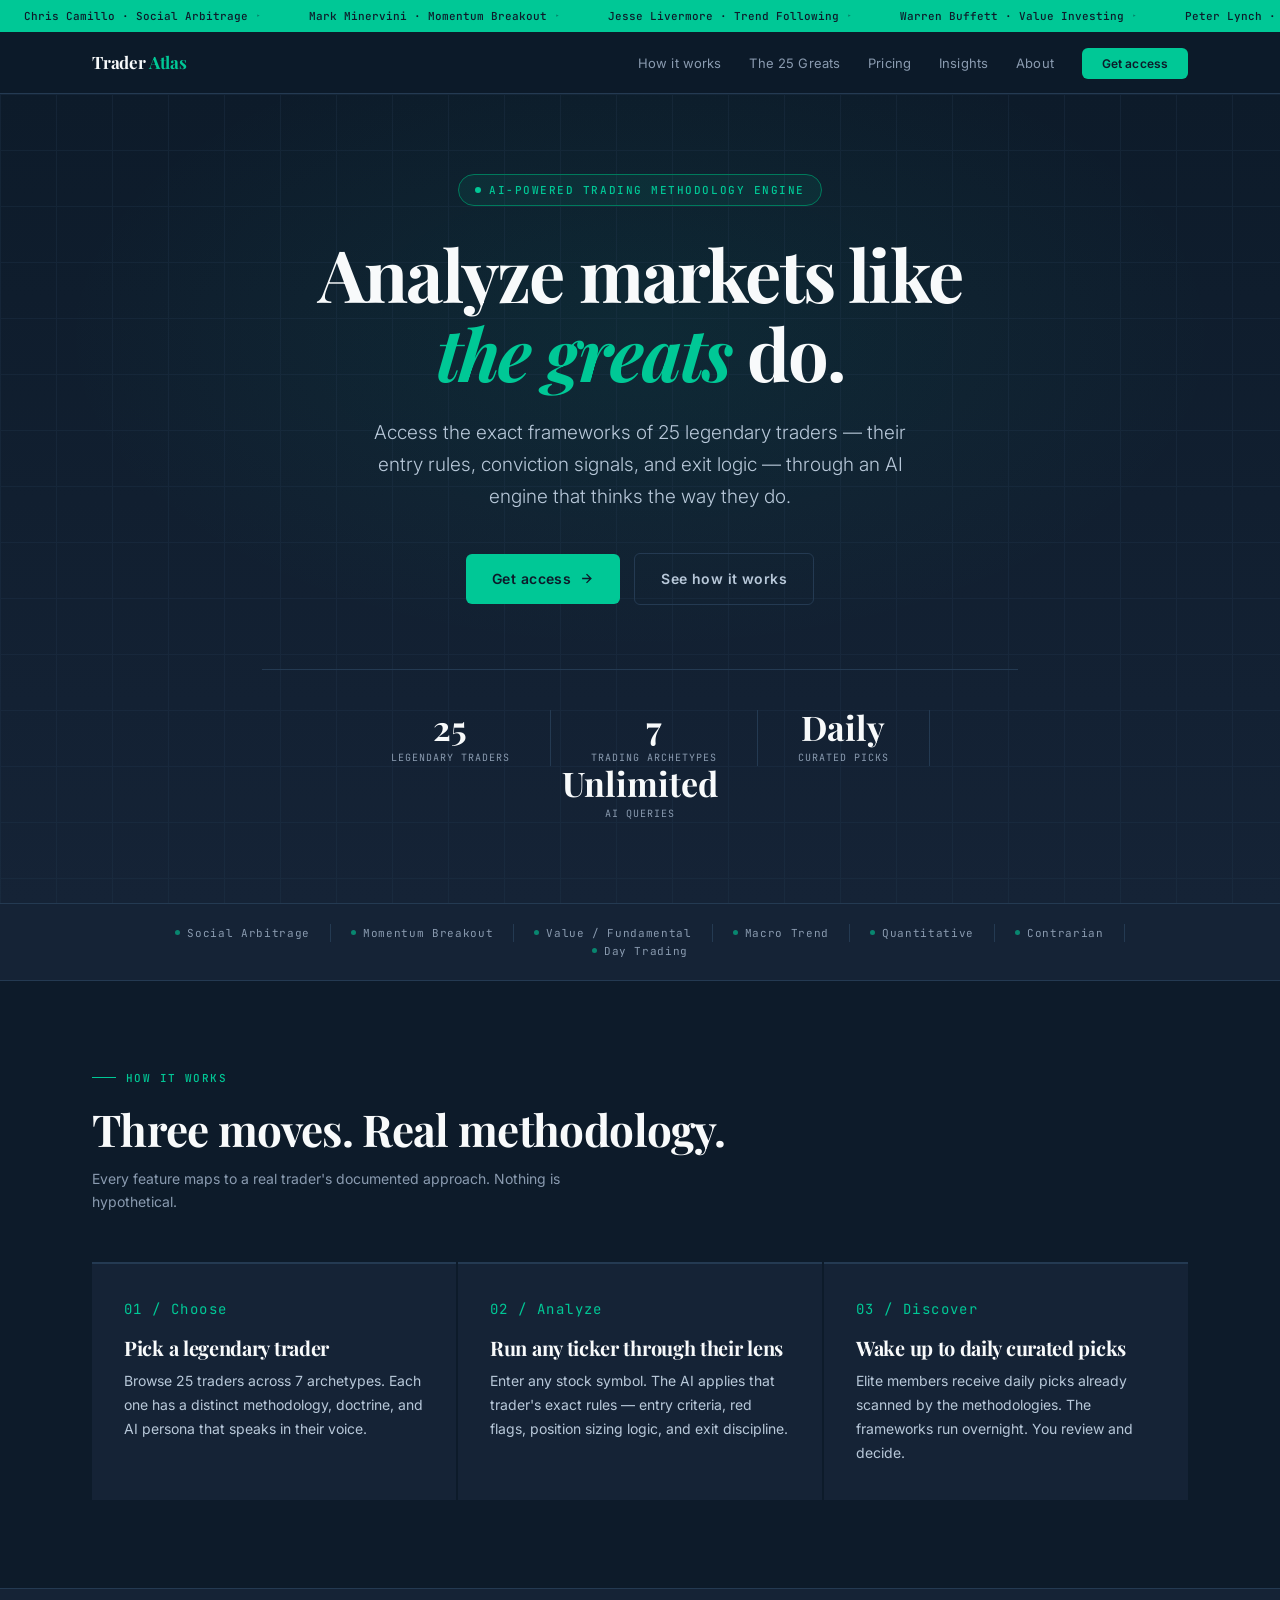
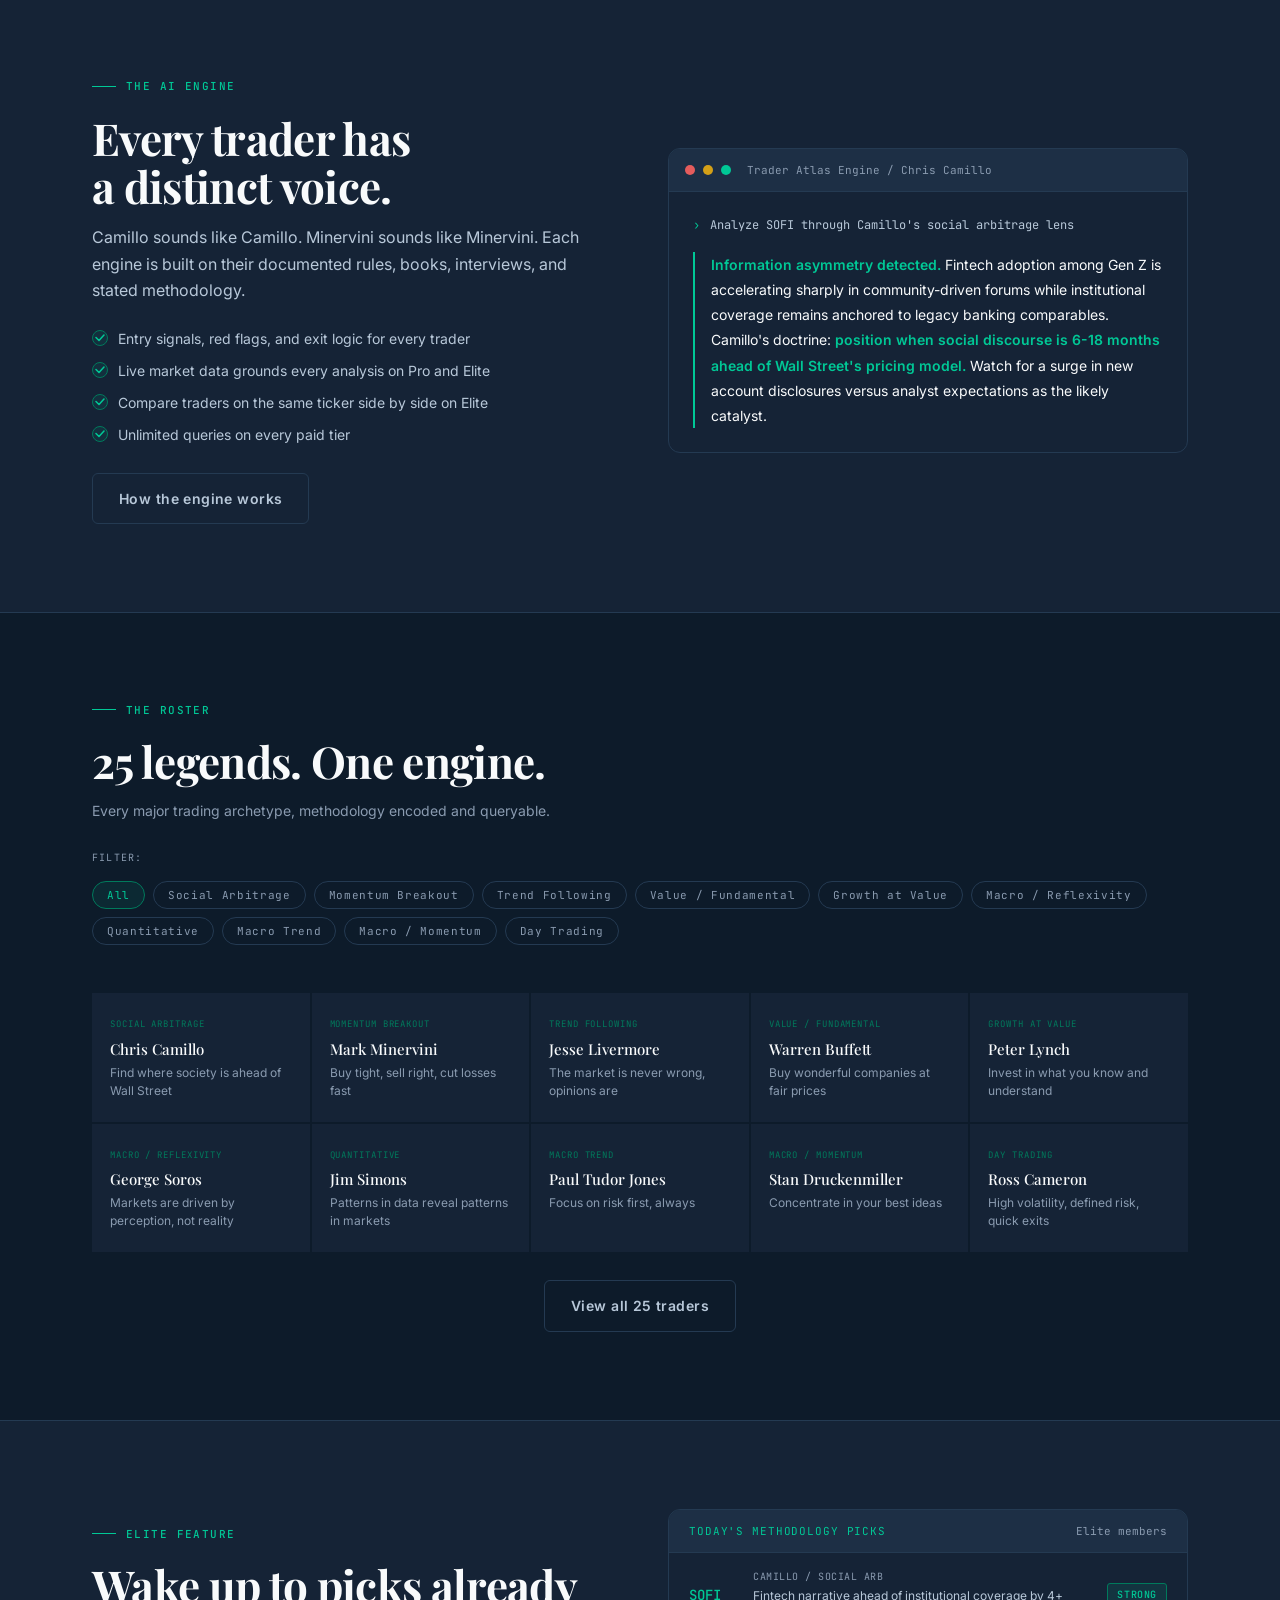
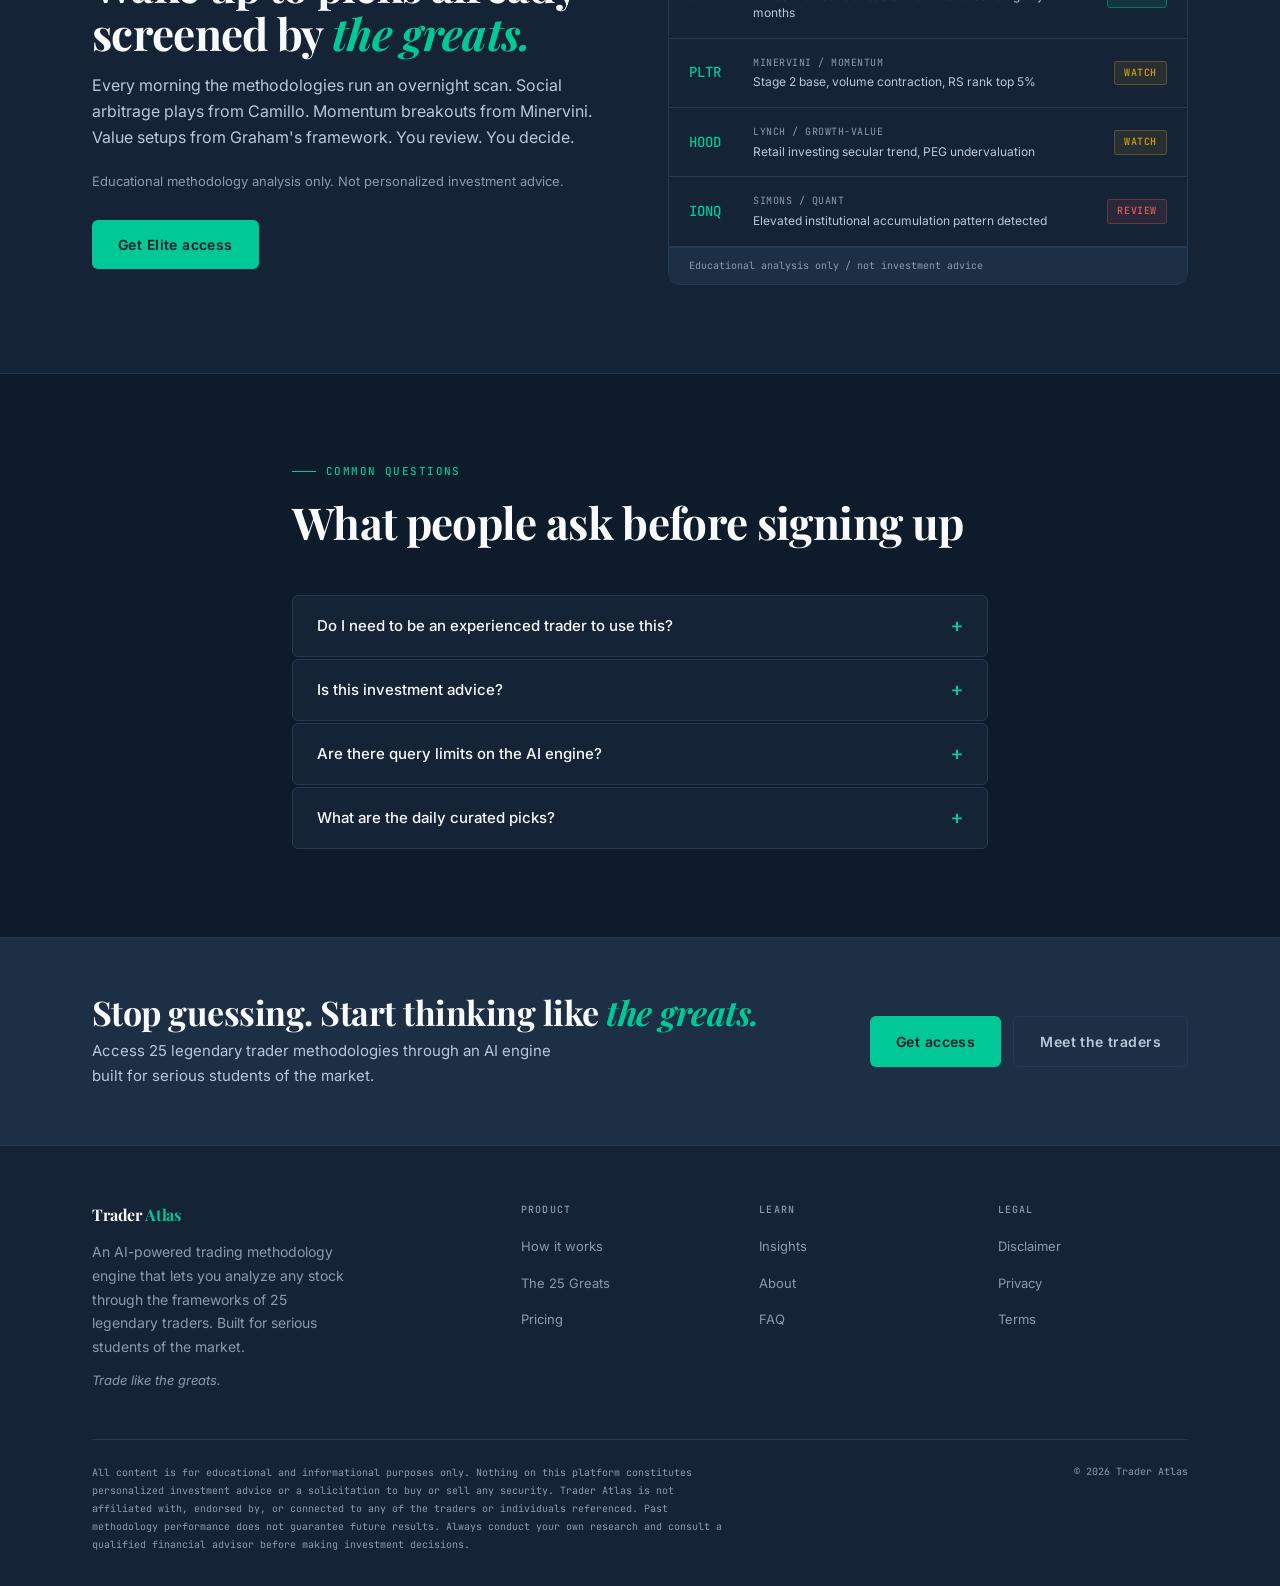
==== commit b1be89df: "Add files via upload" ====
--- a/index.html
+++ b/index.html
@@ -130,33 +130,68 @@
   display: block;
 }
 
-/* ── ARCHETYPE FILTER STRIP ── */
-.archetype-strip {
-  padding: 36px 0;
+/* ── TRUST BAR ── */
+.trust-bar {
+  padding: 20px 0;
   background: var(--navy-mid);
   border-bottom: 1px solid var(--navy-border);
 }
-.archetype-strip .container { display: flex; flex-direction: column; gap: 14px; }
-.strip-label {
+.trust-row {
+  display: flex;
+  align-items: center;
+  gap: 0;
+  flex-wrap: wrap;
+  justify-content: center;
+}
+.trust-item {
+  font-family: var(--mono);
+  font-size: 11px;
+  letter-spacing: 0.06em;
+  color: var(--slate);
+  padding: 0 20px;
+  border-right: 1px solid var(--navy-border);
+  display: flex;
+  align-items: center;
+  gap: 7px;
+  white-space: nowrap;
+}
+.trust-item:last-child { border-right: none; }
+.trust-dot {
+  width: 5px;
+  height: 5px;
+  border-radius: 50%;
+  background: var(--emerald);
+  opacity: 0.6;
+  flex-shrink: 0;
+}
+
+/* ── FILTER ROW ── */
+.filter-row {
+  display: flex;
+  align-items: center;
+  gap: 14px;
+  margin: 28px 0 20px;
+  flex-wrap: wrap;
+}
+.filter-label {
   font-family: var(--mono);
   font-size: 10px;
   letter-spacing: 0.12em;
   color: var(--slate);
   text-transform: uppercase;
-}
-.archetype-row { display: flex; gap: 8px; flex-wrap: wrap; }
+  flex-shrink: 0;
+}
 .archetype-chip {
   font-family: var(--mono);
   font-size: 11px;
   letter-spacing: 0.06em;
-  padding: 7px 16px;
+  padding: 6px 14px;
   border-radius: 99px;
   border: 1px solid var(--navy-border);
   color: var(--slate);
   background: none;
   cursor: pointer;
   transition: all 0.18s;
-  text-decoration: none;
 }
 .archetype-chip:hover { border-color: var(--emerald-dim); color: var(--emerald); background: var(--emerald-bg); }
 .archetype-chip.active { border-color: var(--emerald-dim); color: var(--emerald); background: var(--emerald-bg); }
@@ -297,11 +332,18 @@
   </div>
 </section>
 
-<!-- ── ARCHETYPE FILTER STRIP ── -->
-<div class="archetype-strip" aria-label="Filter traders by archetype">
+<!-- ── TRUST BAR ── -->
+<div class="trust-bar">
   <div class="container">
-    <p class="strip-label">Filter by archetype</p>
-    <div class="archetype-row" id="archetype-chips" role="group" aria-label="Trading archetype filters"></div>
+    <div class="trust-row">
+      <span class="trust-item"><span class="trust-dot"></span>Social Arbitrage</span>
+      <span class="trust-item"><span class="trust-dot"></span>Momentum Breakout</span>
+      <span class="trust-item"><span class="trust-dot"></span>Value / Fundamental</span>
+      <span class="trust-item"><span class="trust-dot"></span>Macro Trend</span>
+      <span class="trust-item"><span class="trust-dot"></span>Quantitative</span>
+      <span class="trust-item"><span class="trust-dot"></span>Contrarian</span>
+      <span class="trust-item"><span class="trust-dot"></span>Day Trading</span>
+    </div>
   </div>
 </div>
 
@@ -366,9 +408,13 @@
   <div class="container">
     <p class="label">The roster</p>
     <h2 id="traders-heading">25 legends. One engine.</h2>
-    <p class="text-muted" style="max-width:480px;margin-bottom:0;">Every major trading archetype, methodology encoded and queryable.</p>
+    <p class="text-muted" style="max-width:480px;">Every major trading archetype, methodology encoded and queryable.</p>
+    <div class="filter-row" role="group" aria-label="Filter by archetype">
+      <span class="filter-label">Filter:</span>
+      <div id="archetype-chips" style="display:flex;gap:8px;flex-wrap:wrap;"></div>
+    </div>
     <div class="traders-grid" id="traders-preview"></div>
-    <div style="margin-top:24px;text-align:center;">
+    <div style="margin-top:28px;text-align:center;">
       <a href="traders.html" class="btn btn-outline">View all 25 traders</a>
     </div>
   </div>
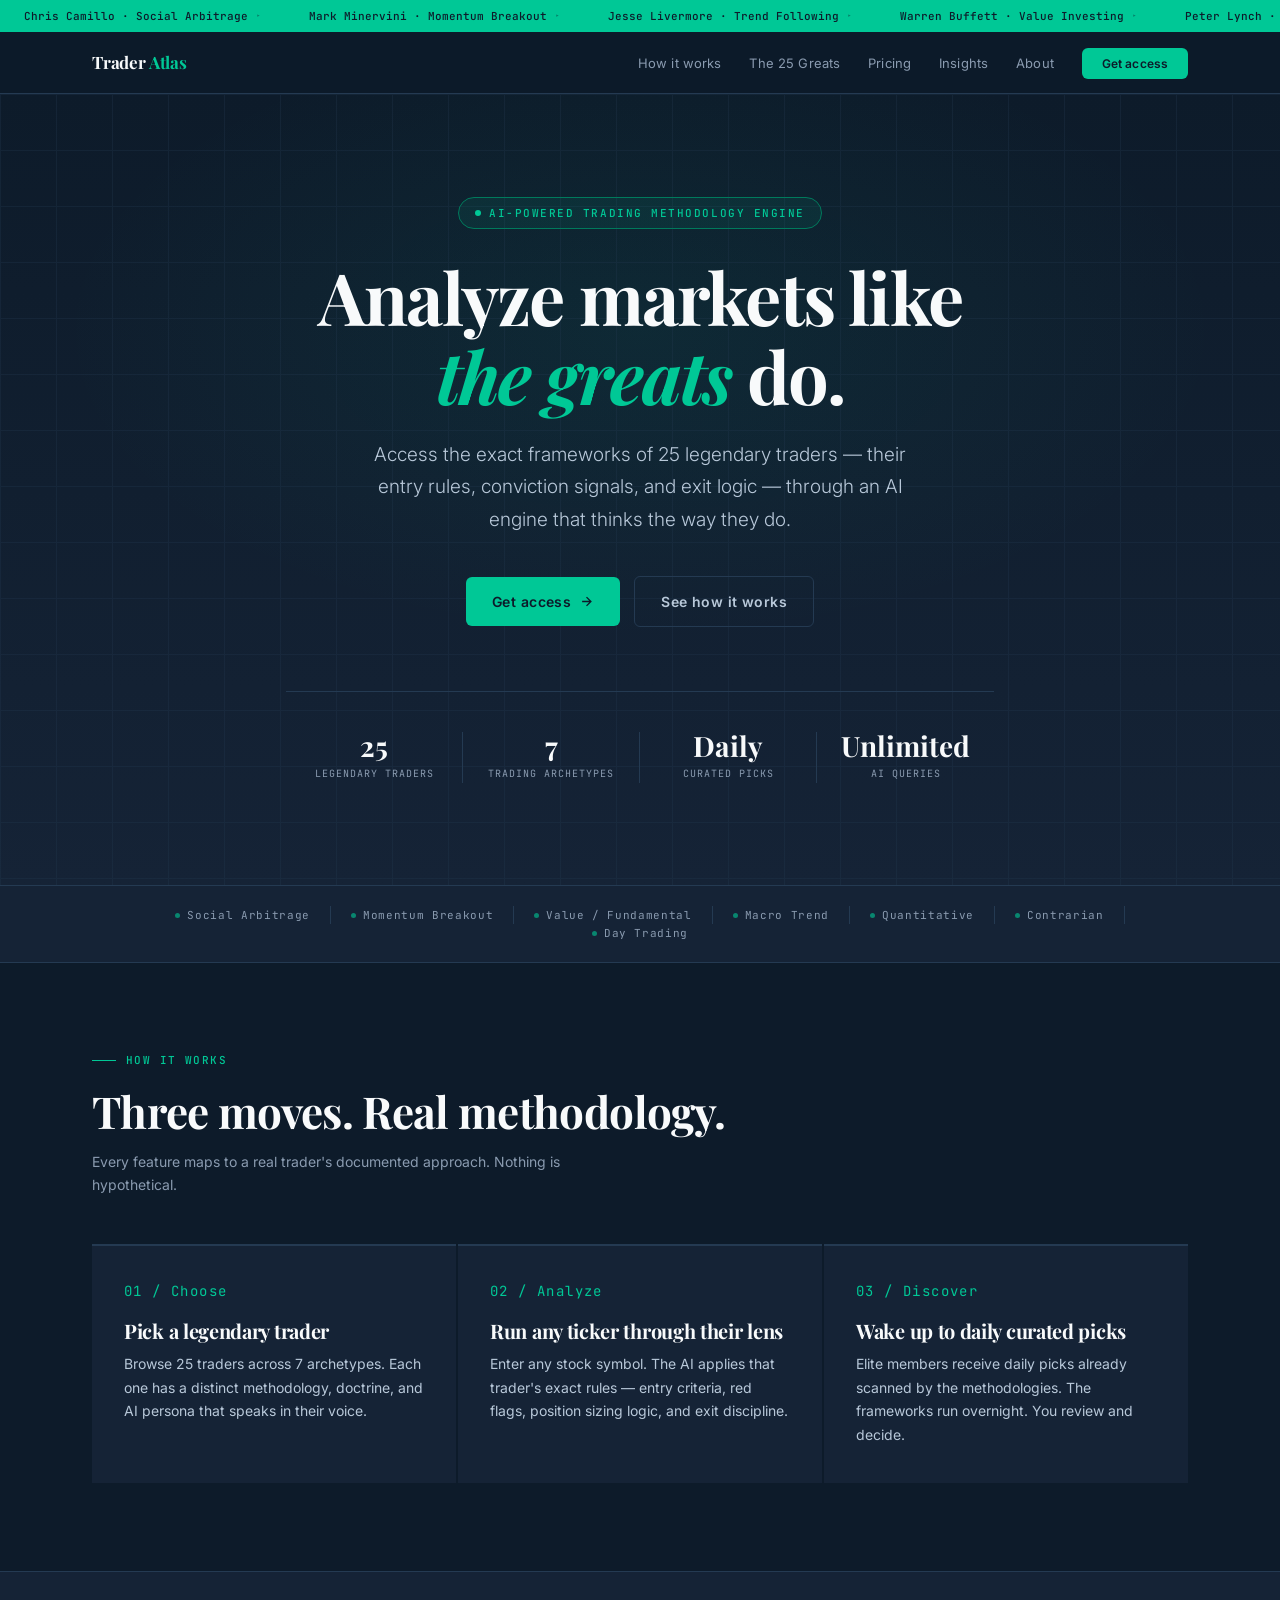
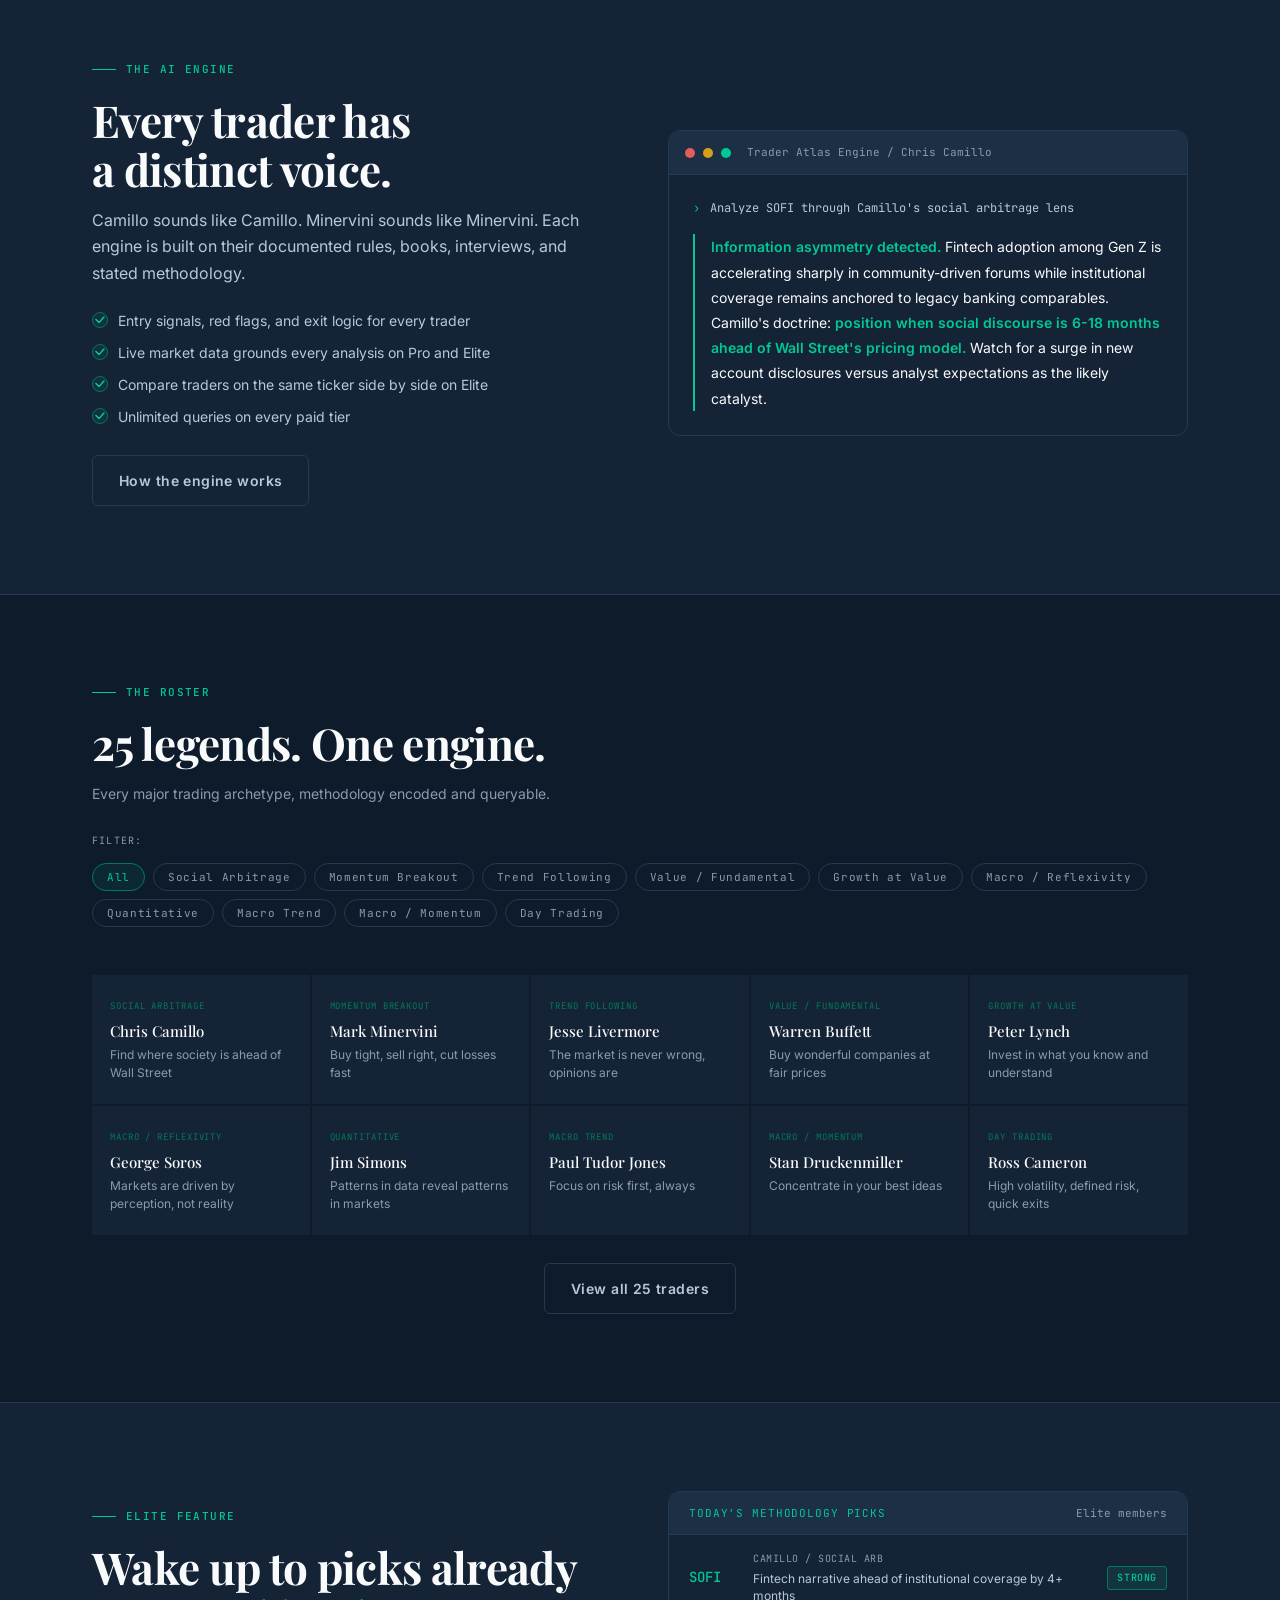
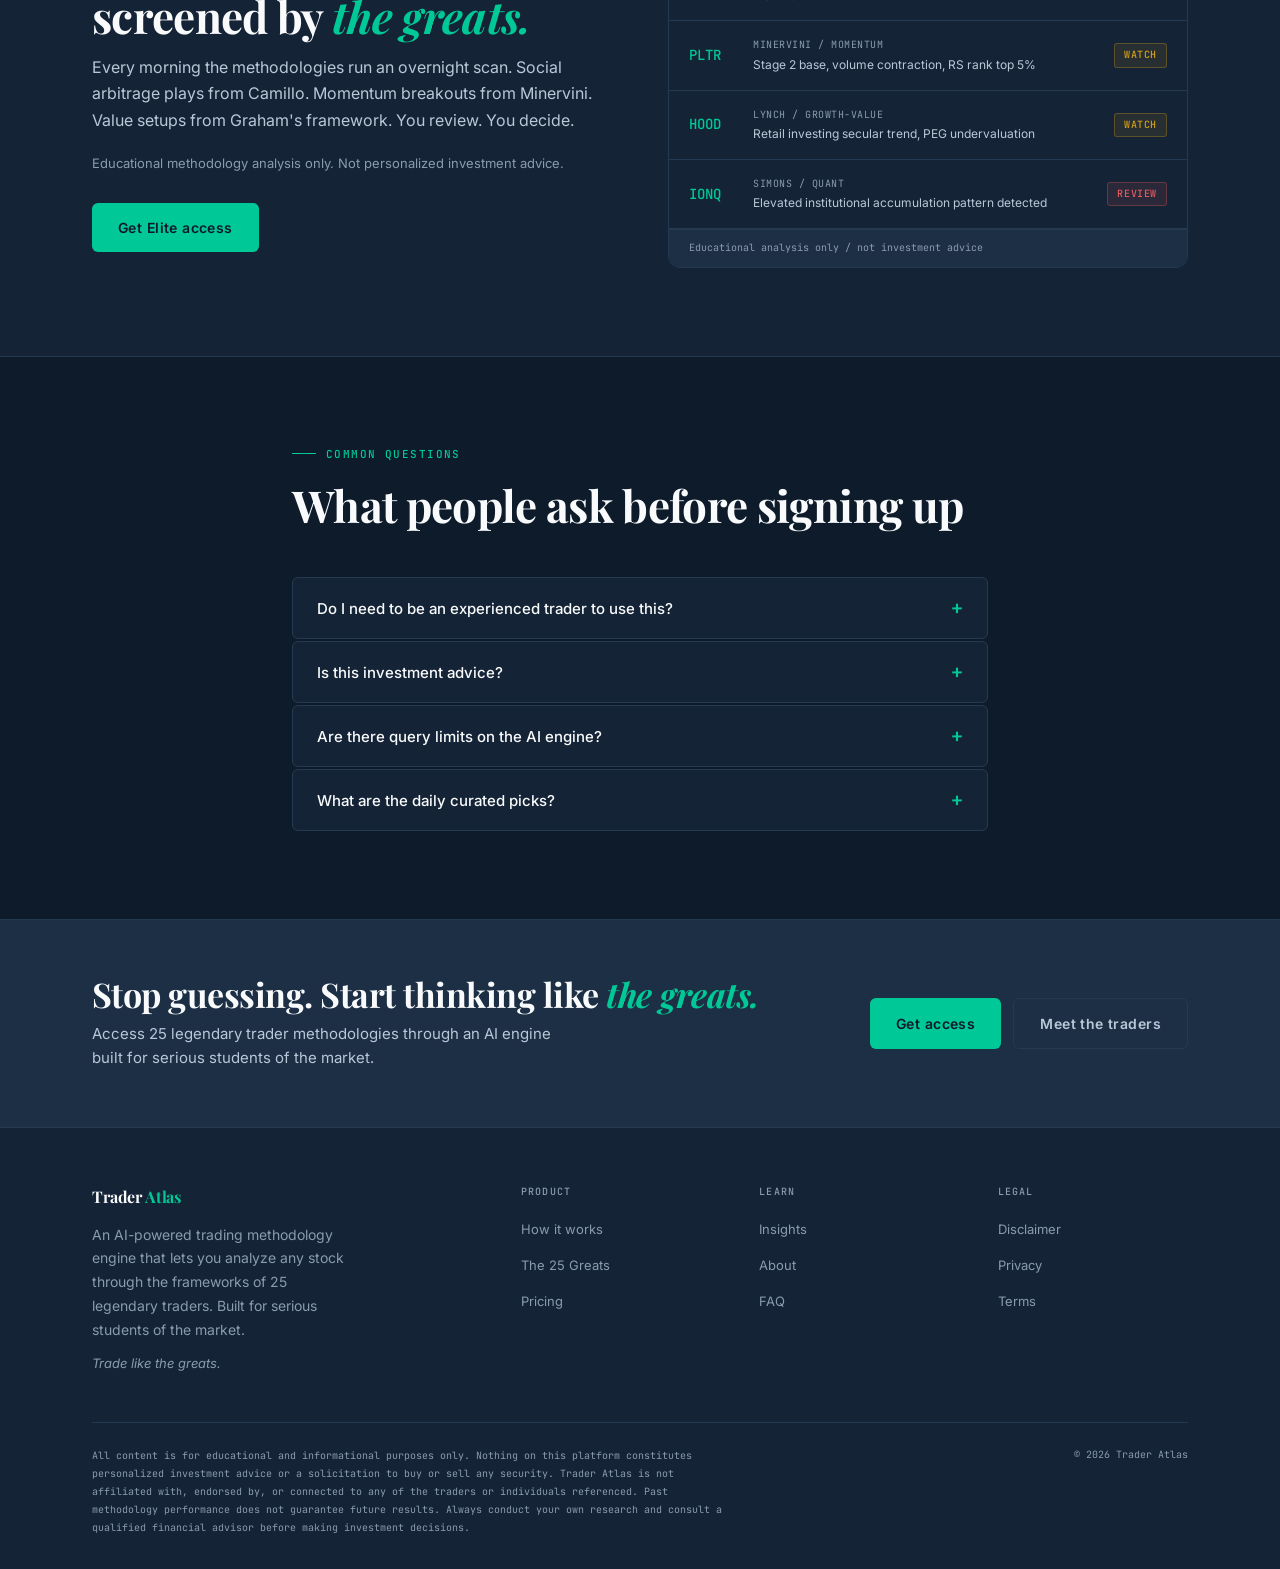
==== commit 001c49f7: "Add files via upload" ====
--- a/index.html
+++ b/index.html
@@ -97,28 +97,27 @@
   margin-bottom: 64px;
 }
 .hero-stats {
-  display: flex;
-  align-items: center;
-  justify-content: center;
-  gap: 0;
+  display: grid;
+  grid-template-columns: repeat(4, 1fr);
+  align-items: center;
   padding-top: 40px;
   border-top: 1px solid var(--navy-border);
   width: 100%;
-  flex-wrap: wrap;
 }
 .stat-block {
-  padding: 0 40px;
+  padding: 0 24px;
   border-right: 1px solid var(--navy-border);
   text-align: center;
 }
 .stat-block:last-child { border-right: none; }
 .stat-num {
   font-family: var(--serif);
-  font-size: 34px;
+  font-size: 28px;
   font-weight: 700;
   color: var(--white);
   line-height: 1;
   display: block;
+  white-space: nowrap;
 }
 .stat-lbl {
   font-family: var(--mono);
@@ -128,6 +127,7 @@
   text-transform: uppercase;
   margin-top: 6px;
   display: block;
+  white-space: nowrap;
 }
 
 /* ── TRUST BAR ── */
@@ -295,8 +295,10 @@
   .steps-grid { grid-template-columns: 1fr; }
   .traders-grid { grid-template-columns: repeat(2, 1fr); }
   .picks-layout { grid-template-columns: 1fr; }
-  .hero-stats { gap: 24px; }
-  .stat-block { border-right: none; padding: 0 20px; }
+  .hero-stats { grid-template-columns: repeat(2, 1fr); gap: 0; }
+  .stat-block { border-right: none; border-bottom: 1px solid var(--navy-border); padding: 16px; }
+  .stat-block:nth-child(odd) { border-right: 1px solid var(--navy-border); }
+  .stat-block:last-child, .stat-block:nth-last-child(2):nth-child(odd) { border-bottom: none; }
   .cta-band-inner { flex-direction: column; align-items: flex-start; }
 }
 @media (max-width: 480px) {
